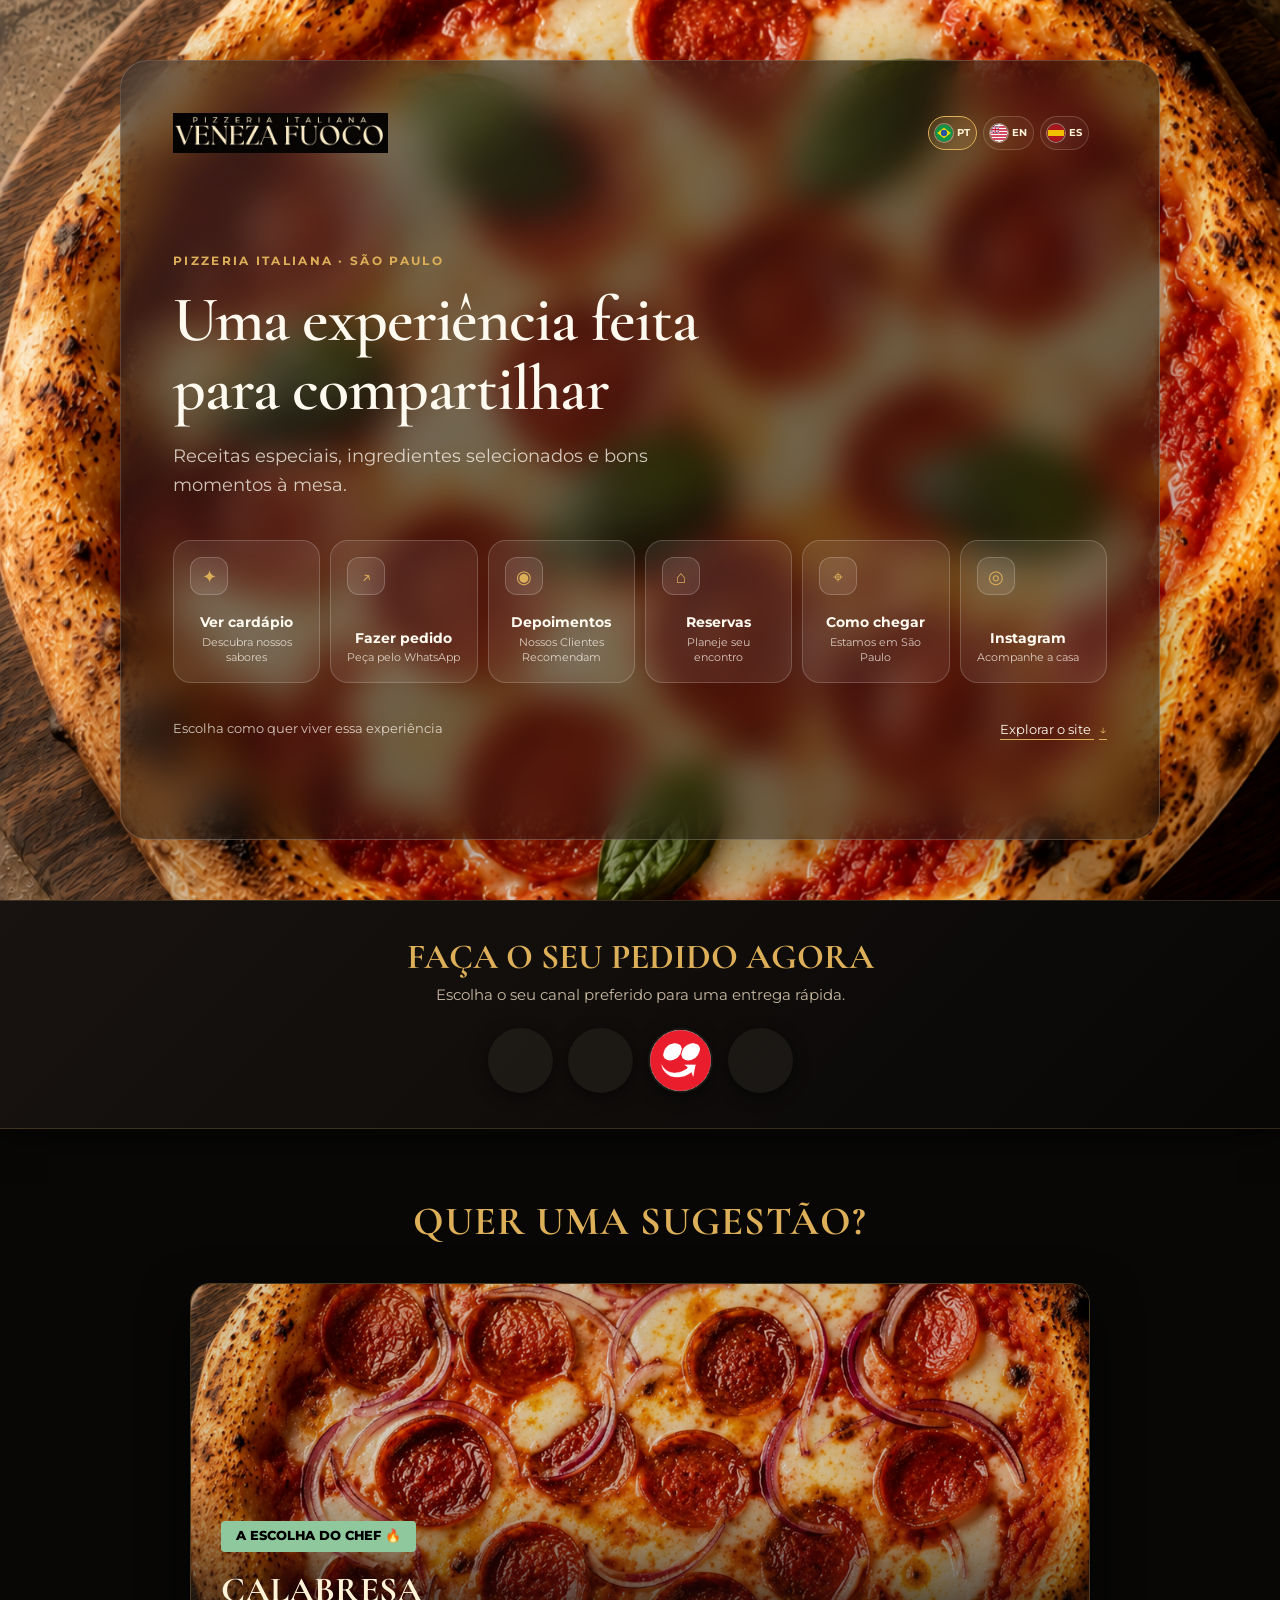
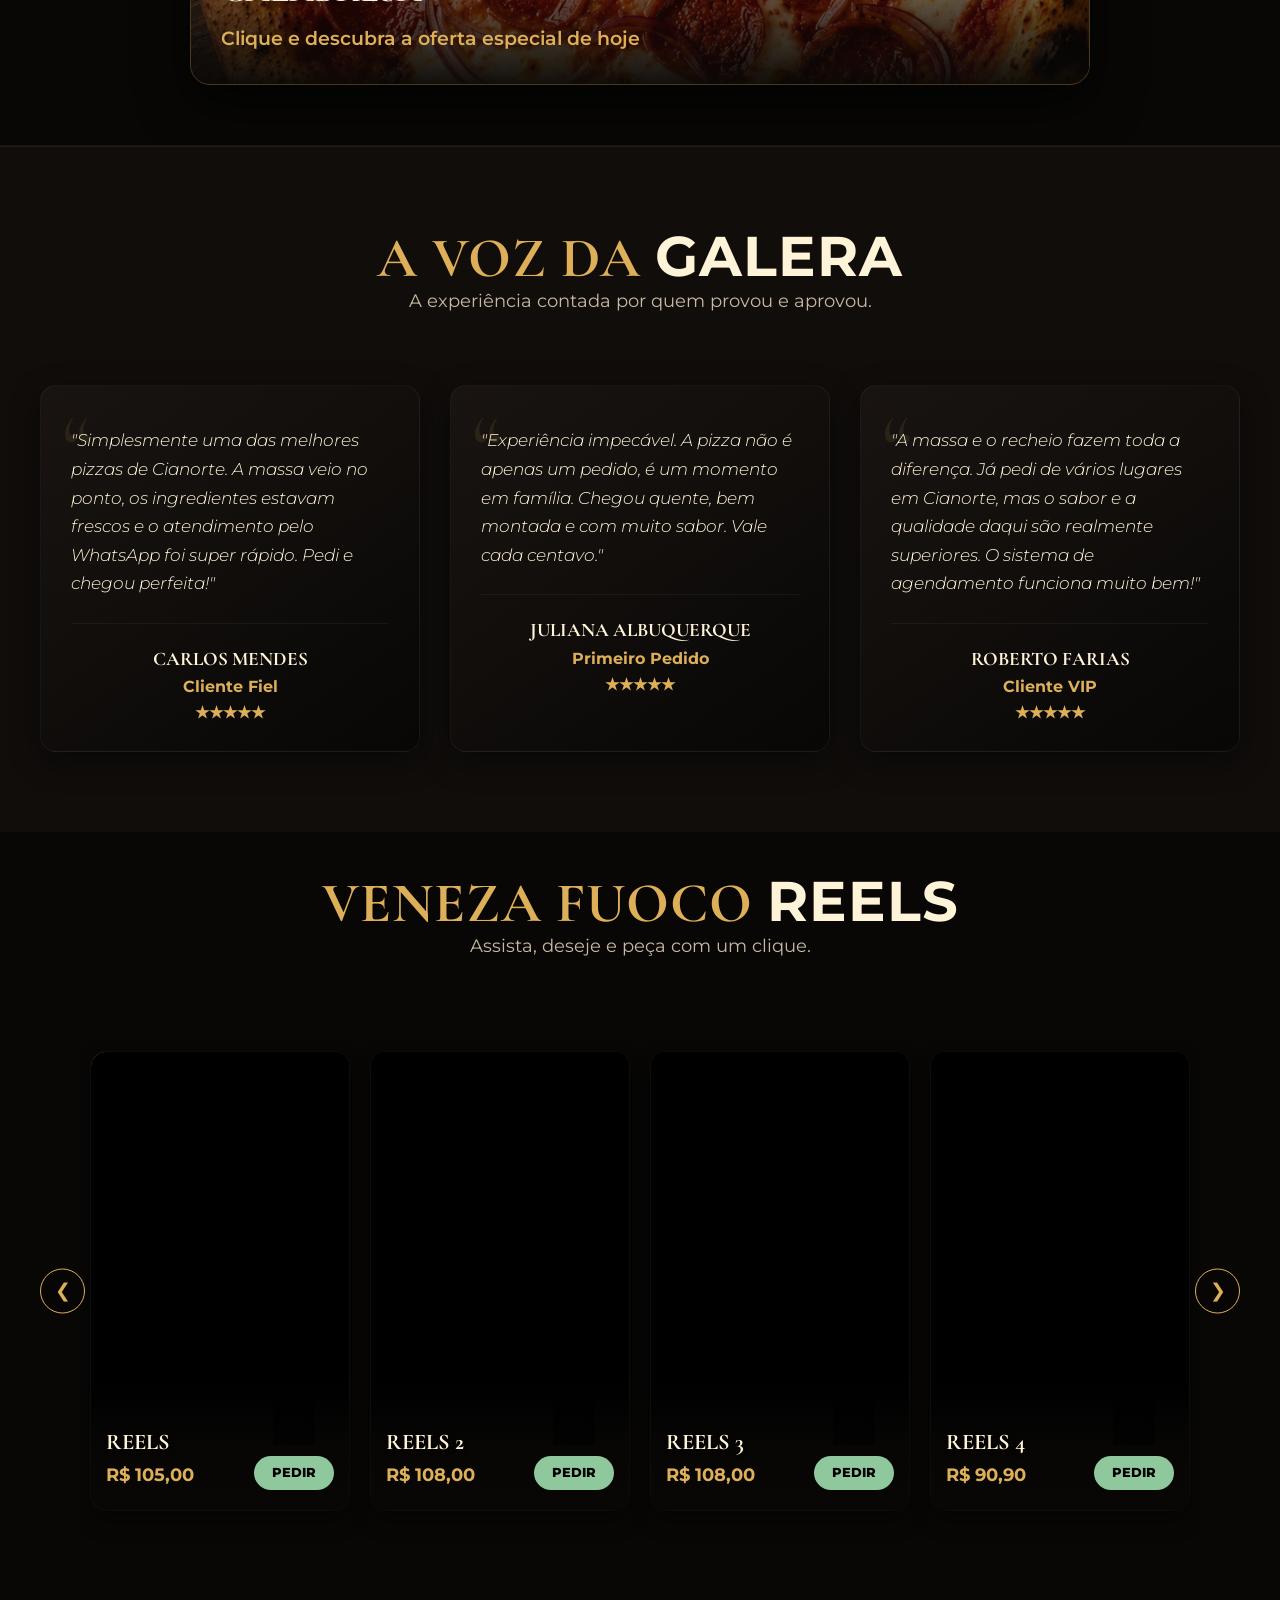
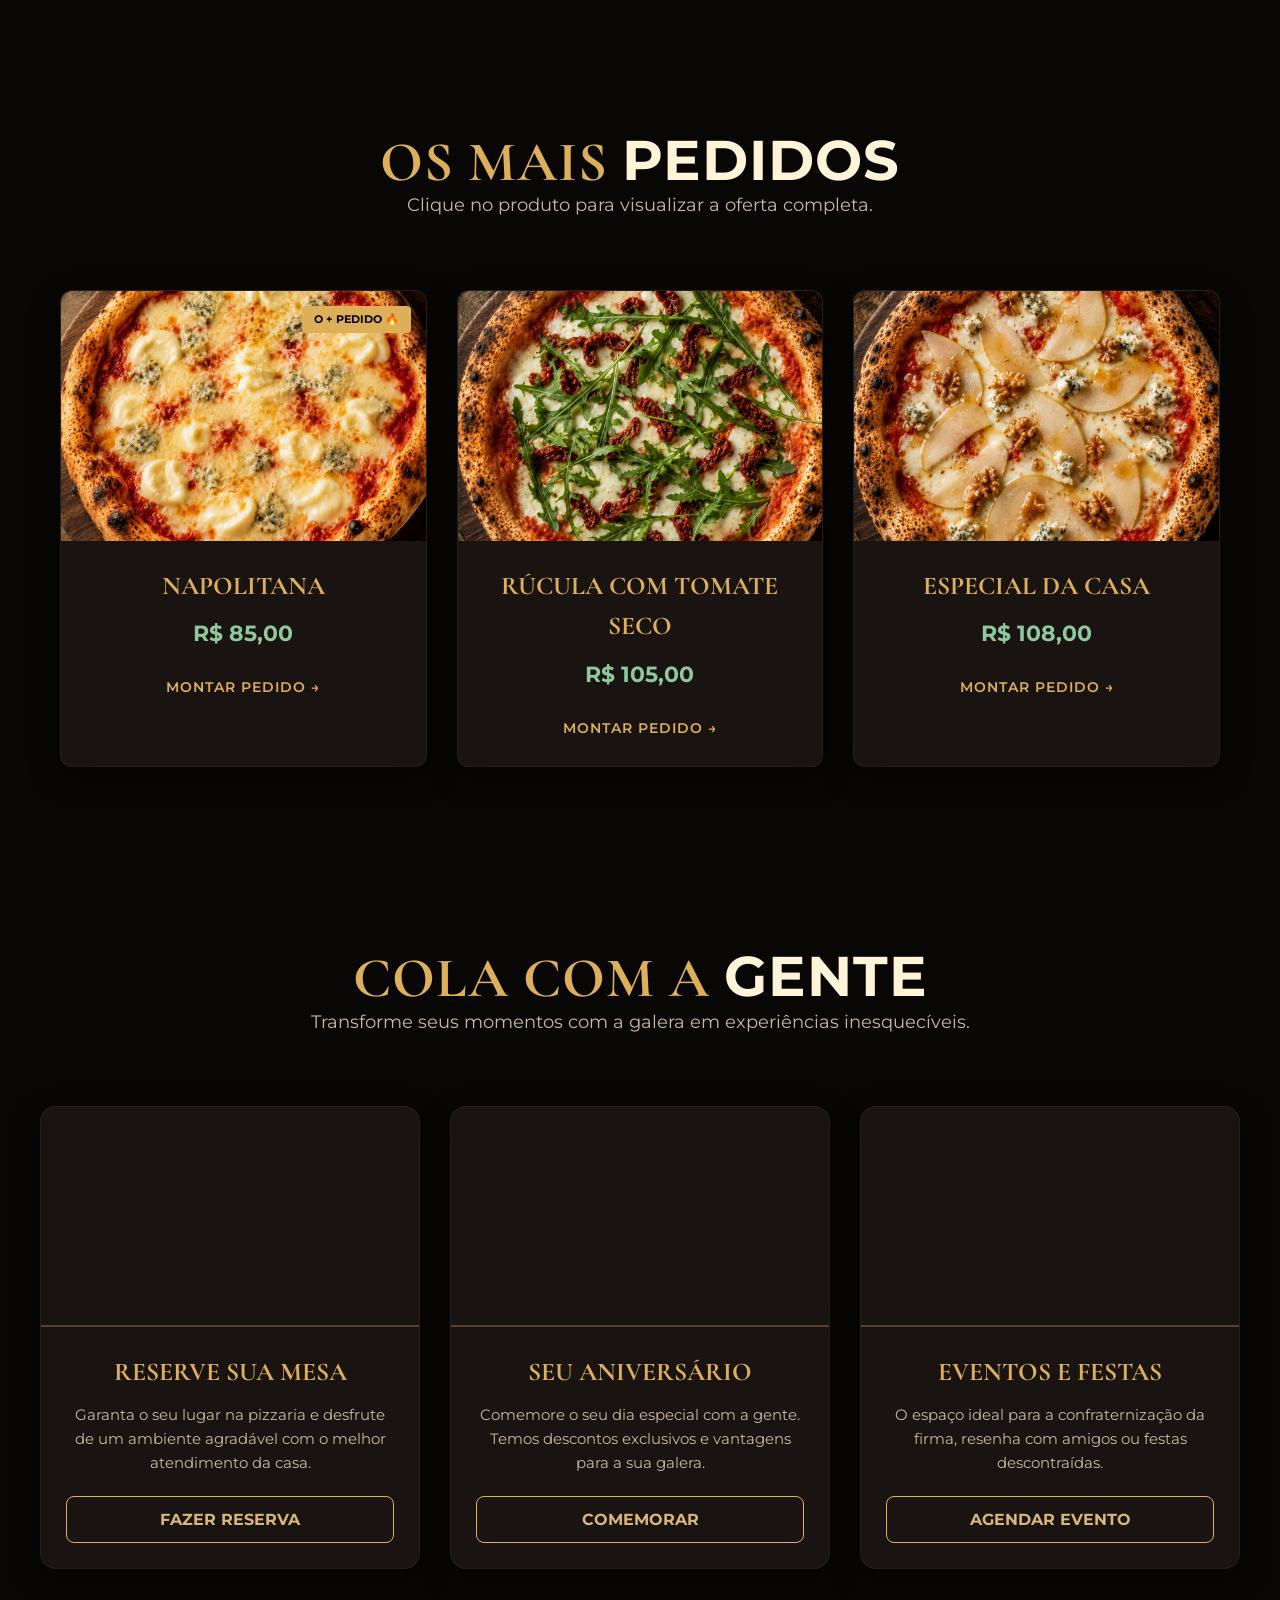
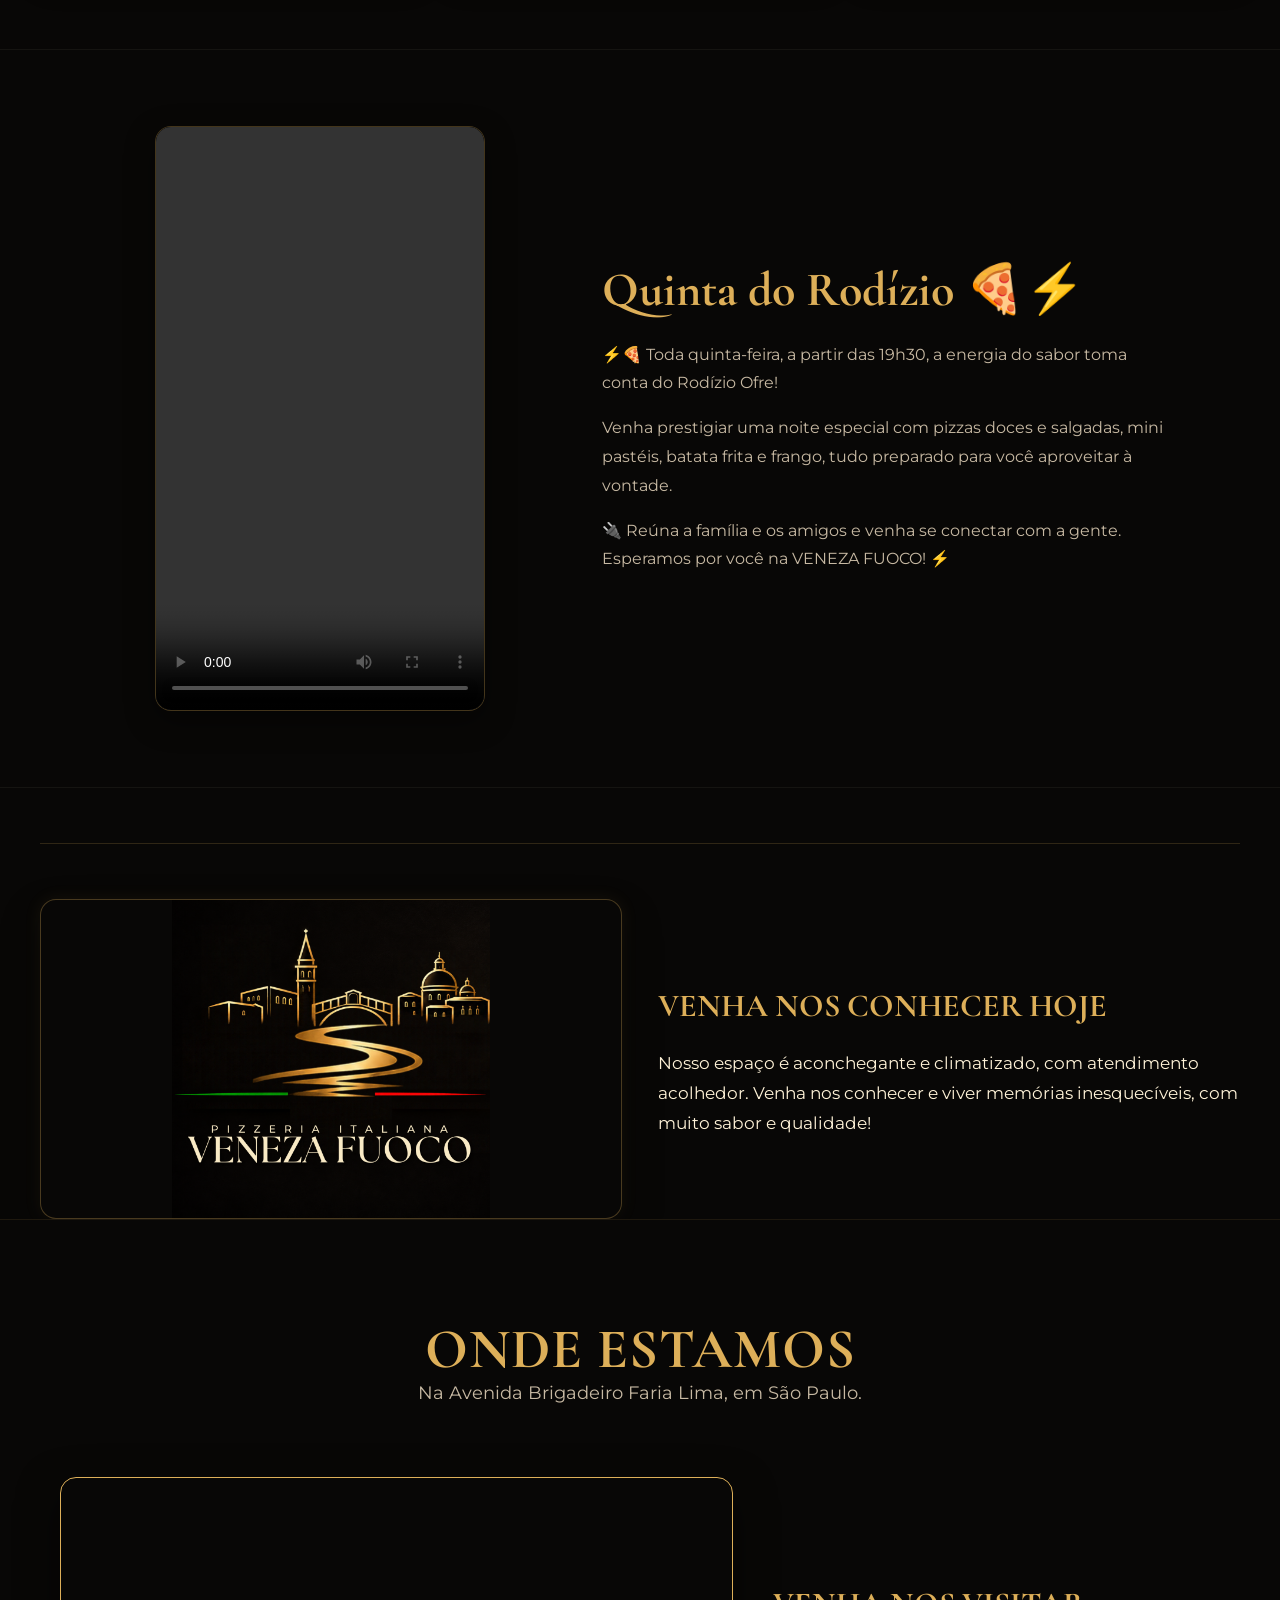
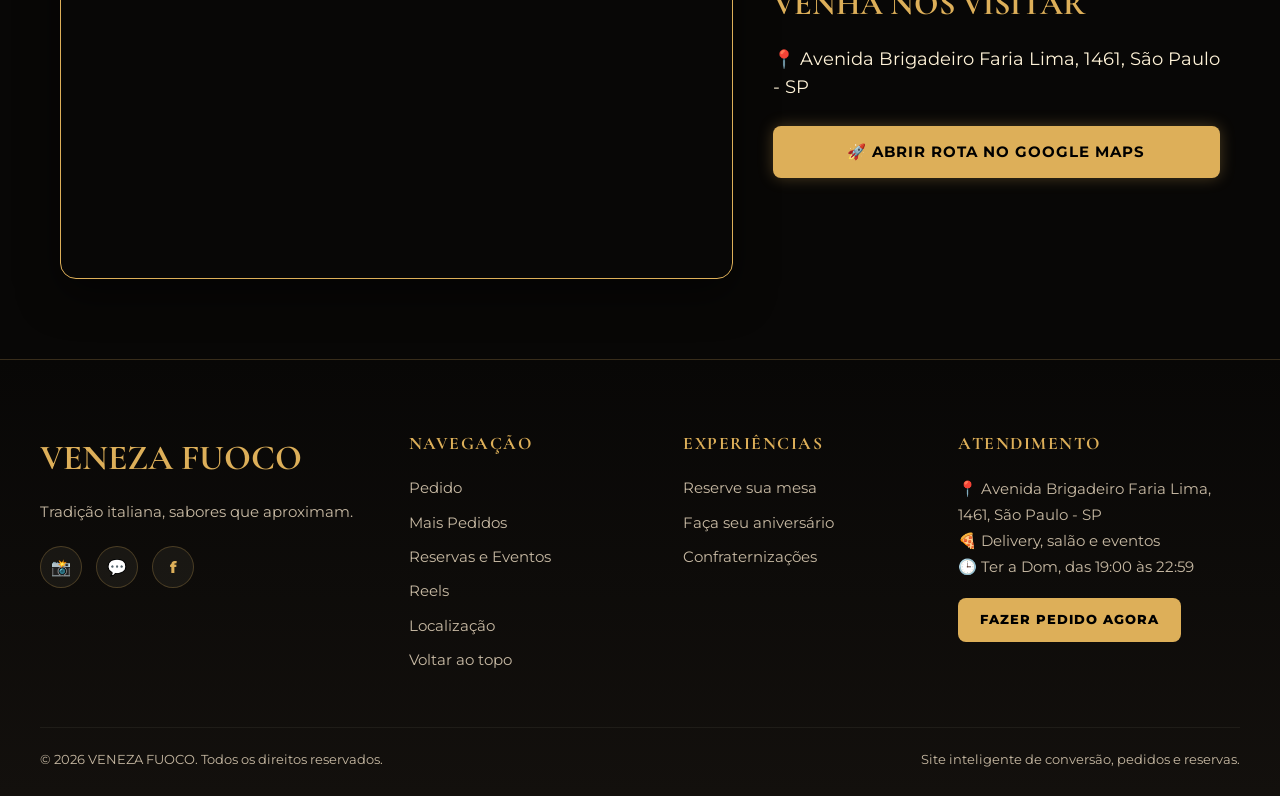
==== index.html @ cdf80241 "Primeira versao completa VENEZA FUOCO" ====
<!DOCTYPE html>
<html lang="pt-BR">

<head>
    <meta charset="UTF-8">
    <meta name="viewport" content="width=device-width, initial-scale=1.0">

    <title id="page-title"></title>

    <link id="page-favicon" rel="icon" type="image/png" href="">

    <link id="google-fonts-link" href="" rel="stylesheet">

    <link rel="stylesheet" href="style.css">

    <meta id="meta-description" name="description" content="">

    <meta id="meta-keywords" name="keywords" content="">

    <meta id="meta-robots" name="robots" content="index,follow">
    <meta id="theme-color" name="theme-color" content="">

    <meta id="og-title" property="og:title" content="">
    <meta id="og-description" property="og:description" content="">
    <meta id="og-image" property="og:image" content="">
    <meta id="og-type" property="og:type" content="website">
    <meta id="og-locale" property="og:locale" content="pt_BR">
    <meta id="og-url" property="og:url" content="">
    <meta id="twitter-card" name="twitter:card" content="summary_large_image">
    <link id="canonical-link" rel="canonical">

    <link rel="preconnect" href="https://fonts.googleapis.com">
    <link rel="preconnect" href="https://fonts.gstatic.com" crossorigin>

    <script id="schema-restaurant" type="application/ld+json">
    {
        "@context": "https://schema.org"
    }
    </script>
</head>

<body>

    <section class="opening-screen" id="opening-screen" role="dialog" aria-modal="true" tabindex="-1"
        aria-labelledby="opening-title" aria-describedby="opening-subtitle" hidden>
        <div class="opening-backdrop" id="opening-backdrop" aria-hidden="true">
            <img class="opening-backdrop-image" id="opening-image" alt="">
            <video class="opening-backdrop-video" id="opening-video" playsinline muted loop></video>
            <div class="opening-backdrop-shade"></div>
        </div>

        <div class="opening-shell">
            <header class="opening-header">
                <a class="opening-brand" href="#inicio" aria-label="Ir para o conteúdo do site" data-i18n-aria="openingBrand">
                    <img id="opening-logo" alt="">
                    <span id="opening-brand-name"></span>
                </a>
                <div class="language-switcher language-switcher-opening" aria-label="Selecionar idioma"></div>
                <button class="opening-sound" id="opening-sound" type="button" hidden></button>
            </header>

            <div class="opening-content">
                <p class="opening-eyebrow" id="opening-eyebrow"></p>
                <h1 id="opening-title"></h1>
                <p class="opening-subtitle" id="opening-subtitle"></p>
            </div>

            <nav class="opening-actions" id="opening-actions" aria-label="Acessos principais" data-i18n-aria="openingActions"></nav>

            <footer class="opening-footer">
                <p id="opening-footer-text"></p>
                <a class="opening-enter" id="opening-enter" href="#inicio" data-i18n="explore">Explorar o site <span aria-hidden="true">↓</span></a>
            </footer>

            <p class="opening-media-status" id="opening-media-status" role="status" aria-live="polite"></p>
        </div>
        <audio id="opening-audio" preload="none"></audio>
    </section>

    <div class="logo-layer">
        <img id="brand-logo" src="" alt="">
        <span id="brand-name-header"></span>
        <div class="language-switcher language-switcher-desktop" aria-label="Selecionar idioma"></div>
    </div>

    <div class="top-bar" id="top-bar" role="note" aria-live="polite">
        
    </div>

    <header class="header-sticky">
        <div class="header-left">
            <button class="mobile-menu-toggle" id="mobile-menu-toggle" type="button"
                aria-expanded="false" aria-controls="mobile-menu" aria-label="Abrir menu">
                <span></span><span></span><span></span>
            </button>
        </div>

        <div class="header-center">
            <a href="#" id="btn-header-cardapio" class="btn-strat btn-outline-gold" target="_blank"
                rel="noopener noreferrer">
                
            </a>

            <a href="#" id="btn-header-pedir" class="btn-header btn-solid-gold" target="_blank"
                rel="noopener noreferrer">
                
            </a>
        </div>

        <div class="header-right" id="status-loja" role="status" aria-live="polite" aria-atomic="true">
            
        </div>
        <nav class="mobile-menu" id="mobile-menu" aria-label="Menu principal" data-i18n-aria="menuLabel" hidden>
            <a href="#cardapio" data-i18n="navMenu">Cardápio</a>
            <a href="#eventos" data-i18n="navEvents">Reservas e eventos</a>
            <a href="#testimonials-section" data-i18n="navTestimonials">Depoimentos</a>
            <a href="#localizacao" data-i18n="navLocation">Localização</a>
            <div class="language-switcher language-switcher-mobile" aria-label="Selecionar idioma"></div>
        </nav>
    </header>

    <section class="hero" id="inicio">
        <div class="hero-video-holder" id="hero-video-holder" data-hero-video-src="" data-hero-video-type="auto" aria-hidden="true">
        </div>

        <div class="hero-overlay"></div>

        <div class="hero-content">
            <h1 class="reveal active" id="hero-title"></h1>
            <p class="tagline reveal active" id="hero-subtitle"></p>
            <p class="hero-promo reveal active" id="hero-promo"></p>
        </div>
    </section>

    <section id="strategic-section" class="dynamic-bar reveal">
        <div id="strategic-content" class="strategic-container"></div>
    </section>

    <section
        id="weekly-highlight-section"
        class="weekly-highlight-section reveal"
        hidden
    >
        <div class="weekly-highlight-container">
            <div id="weekly-highlight-media" class="weekly-highlight-media" hidden>
                <img
                    id="weekly-highlight-image"
                    src=""
                    alt=""
                    loading="lazy"
                    decoding="async"
                >
            </div>

            <div class="weekly-highlight-content">
                <span id="weekly-highlight-badge" class="weekly-highlight-badge" hidden></span>

                <h2 id="weekly-highlight-title"></h2>

                <div id="weekly-highlight-emphasis" class="weekly-highlight-emphasis" hidden></div>

                <p id="weekly-highlight-text"></p>

                <div id="weekly-highlight-lines" class="weekly-highlight-lines" hidden></div>

                <a
                    id="weekly-highlight-cta"
                    class="btn-modern btn-solid-gold weekly-highlight-cta"
                    href="#"
                    hidden
                    target="_blank"
                    rel="noopener noreferrer"
                ></a>
            </div>
        </div>
    </section>

    <section class="suggestion-section reveal" id="suggestion-section">
        <h2 id="suggestion-section-title"></h2>

        <div class="suggestion-card" id="suggestion-card">
            <img src="" alt="Sugestão do Chef" class="suggestion-img" id="suggestion-img">

            <div class="suggestion-content">
                <span class="suggestion-badge" id="suggestion-badge">
                    
                </span>

                <h3 id="suggestion-product-name"></h3>

                <p id="sugestao-texto">
                    
                </p>
            </div>
        </div>
    </section>

    <section class="testimonials-section reveal" id="testimonials-section">
        <div class="section-header">
            <h2 id="testimonials-title"></h2>
            <p class="section-subtitle" id="testimonials-subtitle"></p>
        </div>

        <div class="testimonial-grid" id="testimonial-grid"></div>
    </section>

    <section id="reels-section" class="highlight-section reveal reels-section">
        <div class="section-header reels-header">
            <h2 id="reels-title"></h2>
            <p class="section-subtitle" id="reels-subtitle"></p>
        </div>

        <div class="reels-wrapper">
            <button class="nav-arrow left-arrow" type="button" onclick="scrollReels(-300)" aria-label="Voltar Reels" data-i18n-aria="backReels">
                ❮
            </button>

            <div class="reels-carousel" id="reels-track"></div>

            <button class="nav-arrow right-arrow" type="button" onclick="scrollReels(300)" aria-label="Avançar Reels" data-i18n-aria="nextReels">
                ❯
            </button>
        </div>
    </section>

    <section id="cardapio" class="highlight-section">
        <div class="section-header reveal">
            <h2 id="products-section-title"></h2>
            <p class="section-subtitle" id="products-section-subtitle"></p>
        </div>

        <div class="product-grid" id="product-grid"></div>
    </section>

    <section id="eventos" class="events-section reveal">
        <div class="section-header">
            <h2 id="events-section-title"></h2>
            <p class="section-subtitle" id="events-section-subtitle"></p>
        </div>

        <div class="events-grid" id="events-grid"></div>
    </section>

    <section class="rodizio-section" aria-labelledby="rodizio-title">
        <div class="rodizio-layout">
            <div class="rodizio-video-wrap">
                <video class="rodizio-video" controls playsinline preload="metadata"
                    aria-label="Vídeo da Quinta do Rodízio">
                    <source src="rodizio.mp4" type="video/mp4">
                    Seu navegador não consegue reproduzir este vídeo.
                </video>
            </div>
            <div class="rodizio-copy">
                <h2 id="rodizio-title">Quinta do Rodízio 🍕⚡</h2>
                <p>⚡🍕 Toda quinta-feira, a partir das 19h30, a energia do sabor toma conta do Rodízio Ofre!</p>
                <p>Venha prestigiar uma noite especial com pizzas doces e salgadas, mini pastéis, batata frita e frango, tudo preparado para você aproveitar à vontade.</p>
                <p>🔌 Reúna a família e os amigos e venha se conectar com a gente. Esperamos por você na VENEZA FUOCO! ⚡</p>
            </div>
        </div>
    </section>

    <div class="modal-overlay" id="eventModal" role="dialog" aria-modal="true" aria-hidden="true" aria-labelledby="evTitle">
        <div class="modal-content event-modal-content">
            <button class="close-modal" type="button" onclick="closeEventModal()" aria-label="Fechar modal" data-i18n-aria="closeModal">
                ×
            </button>

            <div class="modal-header event-modal-header">
                <h2 id="evTitle"></h2>
                <p id="evSubtitle"></p>
            </div>

            <div class="event-form-wrapper">
                <div class="form-group">
                    <label for="evNome"></label>
                        <input type="text" id="evNome" placeholder="" autocomplete="name">
                </div>

                <div class="form-row">
                    <div class="form-group">
                        <label for="evWpp"></label>
                        <input type="tel" id="evWpp" placeholder="" autocomplete="tel">
                    </div>

                    <div class="form-group">
                        <label for="evData"></label>
                        <input type="date" id="evData">
                    </div>
                </div>

                <div class="form-row">
                    <div class="form-group" id="evBoxHora">
                        <label for="evHora"></label>
                        <input type="time" id="evHora">
                    </div>

                    <div class="form-group" id="evBoxPessoas">
                        <label for="evPessoas"></label>
                        <input type="number" id="evPessoas" min="1" placeholder=""
                            oninput="calcularDescontoModal()">
                    </div>
                </div>

                <div class="form-group" id="evBoxTipo">
                    <label for="evTipo"></label>
                    <select id="evTipo"></select>
                </div>

                <div class="form-group">
                    <label for="evObs"></label>
                    <textarea id="evObs" rows="2" placeholder=""></textarea>
                </div>

                <div id="evBadge" class="discount-badge"></div>

                <button id="event-submit-btn" class="btn-modern btn-wpp event-submit-btn" type="button" onclick="enviarFormularioWhatsApp()">
                    
                </button>
            </div>
        </div>
    </div>

    <div class="modal-overlay" id="comboModal" role="dialog" aria-modal="true" aria-hidden="true" aria-labelledby="modalMainTitle">
        <div class="modal-content combo-modal-content">
            <button class="close-modal" type="button" onclick="closeModal()" aria-label="Fechar modal" data-i18n-aria="closeModal">
                ×
            </button>

            <div class="modal-header">
                <h2 id="modalMainTitle"></h2>
                <p id="modalSubTitle"></p>
            </div>

            <div class="combo-showcase">
                <div class="item-card">
                    <img id="modalPizzaImg" class="item-img" alt="">

                    <div class="item-info">
                        <h4 id="modalPizzaTitle"></h4>
                        <div class="price" id="modalPizzaPrice"></div>
                    </div>
                </div>

                <div class="plus-icon" aria-hidden="true">+</div>

                <div class="item-card upsell-highlight">
                    <img id="modalUpsellImg" class="item-img" alt="">

                    <div class="item-info">
                        <h4 id="modalUpsellTitle"></h4>
                        <div class="price" id="modalUpsellPrice"></div>
                    </div>
                </div>
            </div>

            <div class="modal-actions">
                <a href="#" id="modal-btn-wpp" class="btn-modern btn-wpp" target="_blank" rel="noopener noreferrer">
                    
                </a>

                <button class="btn-continue-sem" id="modal-btn-sem-adicional" type="button">
                    
                </button>

                <a href="#" id="modal-btn-ifood" class="btn-modern btn-ifood" target="_blank" rel="noopener noreferrer">
                    
                </a>
            </div>
        </div>
    </div>

    <div class="modal-overlay" id="qualifierModal" role="dialog" aria-modal="true" aria-hidden="true" aria-labelledby="qualifierTitle">
        <div class="modal-content qualifier-modal-content">
            <button class="close-modal" type="button" onclick="closeQualifierModal()" aria-label="Fechar modal" data-i18n-aria="closeModal">
                ×
            </button>

            <div class="modal-header">
                <h2 id="qualifierTitle"></h2>
                <p id="qualifierSubtitle"></p>
            </div>

            <div class="qualifier-body">
                <img src="" alt="" id="qualifier-img" class="qualifier-img">

                <div class="qualifier-actions">
                    <a href="#" id="btn-qualifier-sugestao" class="btn-modern btn-wpp" target="_blank"
                        rel="noopener noreferrer" onclick="closeQualifierModal()">
                        
                    </a>

                    <a href="#" id="btn-qualifier-cardapio" class="btn-modern btn-gold" target="_blank"
                        rel="noopener noreferrer" onclick="closeQualifierModal()">
                        
                    </a>
                </div>
            </div>
        </div>
    </div>

    <section class="footer-space" aria-labelledby="footer-space-title">
        <img
            class="footer-space-image"
            src="logo.png"
            alt="Identidade da VENEZA FUOCO, pizzaria italiana"
            loading="lazy"
            decoding="async"
        >
        <div class="footer-space-content">
            <h2 id="footer-space-title" data-i18n="spaceSectionTitle">Venha nos Visitar HOJE.</h2>
            <p data-i18n="spaceSectionDescription">Nosso espaço é aconchegante e climatizado, com atendimento acolhedor. Venha nos conhecer e viver memórias inesquecíveis, com muito sabor e qualidade!</p>
        </div>
    </section>

    <section id="localizacao" class="highlight-section location-section reveal">
        <div class="section-header">
            <h2 id="location-title"></h2>
            <p class="section-subtitle" id="location-subtitle"></p>
        </div>

        <div class="location-container">
            <div class="map-card">
                <iframe id="google-map-iframe" src="" title="Mapa da localização" data-i18n-title="mapTitle" width="100%" height="400" style="border:0;" allowfullscreen
                    loading="lazy" referrerpolicy="no-referrer-when-downgrade">
                </iframe>
            </div>

            <div class="location-info">
                <h3 id="location-card-title"></h3>

                <p id="location-address"></p>

                <a href="#" target="_blank" rel="noopener noreferrer" id="btn-google-route"
                    class="btn-modern btn-solid-gold location-route-btn">
                </a>
            </div>
        </div>
    </section>

    <footer class="premium-footer">
        <div class="footer-container">

            <div class="footer-brand">
                <h2 id="footer-brand-name"></h2>

                <p id="footer-brand-slogan">
                    
                </p>

                <div class="footer-social">
                    <a href="#" id="footer-instagram" target="_blank" rel="noopener noreferrer" aria-label="Instagram">
                        <span>📸</span>
                    </a>

                    <a href="#" id="footer-whatsapp" target="_blank" rel="noopener noreferrer" aria-label="WhatsApp">
                        <span>💬</span>
                    </a>

                    <a href="#" id="footer-facebook" target="_blank" rel="noopener noreferrer" aria-label="Facebook"
                        class="optional-social">
                        <span>f</span>
                    </a>
                </div>
            </div>

            <div class="footer-links">
                <h3 id="footer-navigation-title"></h3>
                <a id="footer-link-pedido" href="#strategic-section"></a>
                <a id="footer-link-produtos" href="#cardapio"></a>
                <a id="footer-link-eventos" href="#eventos"></a>
                <a id="footer-link-reels" href="#reels-section"></a>
                <a id="footer-link-localizacao" href="#localizacao"></a>
                <a id="footer-link-topo" href="#inicio"></a>
            </div>

            <div class="footer-links">
                <h3 id="footer-experiencias-title"></h3>
                <a id="footer-link-reserva" href="#" onclick="openEventModal('reserva'); return false;"></a>
                <a id="footer-link-aniversario" href="#" onclick="openEventModal('aniversario'); return false;"></a>
                <a id="footer-link-confraternizacao" href="#" onclick="openEventModal('confraternizacao'); return false;"></a>
            </div>

            <div class="footer-contact">
                <h3 id="footer-contact-title"></h3>

                <p id="footer-line-1"></p>
                <p id="footer-line-2"></p>
                <p id="footer-line-3"></p>

                <a href="#" id="footer-btn-pedido" class="footer-cta" target="_blank" rel="noopener noreferrer">
                    
                </a>
            </div>

        </div>

        <div class="footer-bottom">
            <p id="footer-rights"></p>
            <p id="footer-system-text"></p>
        </div>
    </footer>

    <div class="modal-overlay" id="roletaModal" role="dialog" aria-modal="true" aria-hidden="true" aria-labelledby="roleta-title">
        <div class="modal-content roleta-modal-content">
            <button class="close-modal" type="button" onclick="fecharRoleta()" aria-label="Fechar roleta" data-i18n-aria="closeWheel">
                ×
            </button>

            <div class="modal-header roleta-header">
                <h2 id="roleta-title"></h2>

                <p id="roleta-subtitle">
                    
                </p>
            </div>

            <div class="roleta-3d-wrapper">
                <div class="roleta-pointer"></div>

                <div class="roleta-rim">
                    <div class="roleta-wheel" id="roleta"></div>
                </div>
            </div>

            <div class="roleta-actions-wrapper">
                <button id="btn-girar-roleta" class="btn-modern btn-solid-gold roleta-spin-btn" type="button"
                    onclick="iniciarRoleta()">
                    
                </button>

                <div id="roleta-resultado" class="roleta-resultado" aria-live="polite" aria-atomic="true">
                    <h3 id="premio-titulo"></h3>

                    <p>
                        <span id="premio-voucher-label"></span>
                        <strong id="premio-voucher"></strong>
                    </p>

                    <a href="#" id="btn-resgatar-roleta" class="btn-modern btn-wpp roleta-rescue-btn" target="_blank"
                        rel="noopener noreferrer" onclick="fecharRoleta()">
                        
                    </a>
                </div>
            </div>
        </div>
    </div>

    <div class="modal-overlay" id="promoPopupModal" role="dialog" aria-modal="true" aria-hidden="true"
        aria-labelledby="promo-popup-title" aria-describedby="promo-popup-description">
        <article class="modal-content promo-popup-content">
            <button class="close-modal" id="promo-popup-close" type="button" aria-label="Fechar promoção"
                data-i18n-aria="closePromotion">×</button>
            <img id="promo-popup-image" class="promo-popup-image" src="" alt="" hidden>
            <div class="promo-popup-copy">
                <p id="promo-popup-eyebrow" class="promo-popup-eyebrow"></p>
                <h2 id="promo-popup-title"></h2>
                <p id="promo-popup-description"></p>
                <strong id="promo-popup-price" class="promo-popup-price" hidden></strong>
            </div>
            <div class="promo-popup-actions">
                <a id="promo-popup-cta" class="btn-modern btn-solid-gold" href="#" target="_blank"
                    rel="noopener noreferrer"></a>
                <a id="promo-popup-menu" class="promo-popup-menu-link" href="#" target="_blank"
                    rel="noopener noreferrer" data-i18n="popupViewMenu">Ver cardápio</a>
            </div>
        </article>
    </div>


    <button id="site-cart-button" class="site-cart-button" type="button" onclick="abrirCarrinhoSite()" aria-label="Ver pedido" hidden>
        <span class="site-cart-button-icon" aria-hidden="true">🛒</span>
        <span id="site-cart-count">0 itens</span>
        <strong id="site-cart-total">R$ 0,00</strong>
    </button>

    <div class="modal-overlay site-cart-overlay" id="siteCartModal" role="dialog" aria-modal="true" aria-hidden="true" aria-labelledby="site-cart-title">
        <section class="modal-content site-cart-modal-content">
            <button class="close-modal" type="button" onclick="fecharCarrinhoSite()" aria-label="Fechar carrinho">×</button>
            <div class="site-cart-content">
                <span class="site-cart-kicker" id="site-cart-kicker">Seu pedido</span>
                <h2 id="site-cart-title">Revise antes de enviar</h2>
                <p id="site-cart-status">Confira os itens e finalize seu pedido.</p>
                <div id="site-cart-items" class="site-cart-items"></div>
                <div id="site-cart-upsell" class="site-cart-upsell" hidden></div>
                <div class="site-cart-summary">
                    <span id="site-cart-total-label">Total estimado</span>
                    <strong id="site-cart-modal-total">R$ 0,00</strong>
                </div>
                <div class="site-cart-actions">
                    <button class="site-cart-continue" type="button" onclick="continuarComprandoSite()">Continuar comprando</button>
                    <button class="site-cart-checkout" type="button" onclick="irParaCheckoutCardapio()">Finalizar pedido</button>
                </div>
            </div>
        </section>
    </div>

    <button class="back-to-top" id="back-to-top" type="button" aria-label="Voltar ao topo"
        data-i18n-aria="backToTop" title="Voltar ao topo" data-i18n-title="backToTop">
        <span aria-hidden="true">↑</span>
    </button>

    <noscript data-i18n="noscript">Este site precisa de JavaScript ativado para exibir cardápio, pedidos e horários corretamente.</noscript>

    <script src="config.js"></script>
    <script src="cardapio/config.js"></script>
    <script src="translations.js"></script>
    <script src="cardapio/translations.js"></script>
    <script src="shared-cart.js"></script>
    <script src="script.js"></script>
    <script src="sr-operacao-live.js"></script>

</body>

</html>
---- style.css ----
:root {
    --gold: #DDAF59;
    --gold-hover: #F0CE86;
    --price-green: #90C89D;
    --dark-bg: #080706;
    --card-bg: #191411;
    --text-light: #FFF3D8;
    --text-muted: #C7B9A3;
    --whatsapp-green: #25D366;
    --ifood-red: #ea1d2c;
    --aiqfome-purple: #7b1fa2;

    --btn-header-cardapio-text: var(--gold);
    --btn-header-pedir-text: #000;
    --btn-modal-whatsapp-text: #fff;
    --btn-modal-ifood-text: #fff;
    --btn-continuar-sem-text: var(--text-muted);
    --btn-qualificador-whatsapp-text: #fff;
    --btn-qualificador-cardapio-text: #000;
    --btn-rota-google-text: #000;
    --btn-footer-pedido-text: #000;
    --btn-roleta-girar-text: #000;
    --btn-roleta-resgatar-text: #fff;
    --btn-evento-card-text: var(--gold);
    --btn-evento-card-hover-text: #000;
    --btn-canal-whatsapp-text: #fff;
    --btn-canal-ifood-text: #fff;
    --btn-canal-aiqfome-text: #fff;
    --btn-canal-cardapio-text: #000;
    --btn-canal-site-text: #000;
    --btn-reel-pedir-text: #000;
    --btn-agendar-text: #000;

    --font-main: 'Montserrat', sans-serif;
    --font-title: 'Cormorant Garamond', Georgia, serif;

    --header-logo-height: 80px;
    --top-bar-height: 35px;
    --header-menu-top: 115px;

    --container-width: 1200px;

    --radius-sm: 8px;
    --radius-md: 12px;
    --radius-lg: 16px;
    --radius-xl: 20px;

    --transition-default: 0.35s ease;

    --shadow-card: 0 10px 30px rgba(0, 0, 0, 0.4);
    --shadow-premium: 0 20px 50px rgba(0, 0, 0, 0.65);
}

* {
    margin: 0;
    padding: 0;
    box-sizing: border-box;
    font-family: var(--font-main);
}

html,
body {
    max-width: 100vw;
    overflow-x: hidden;
    scroll-behavior: smooth;
}

body {
    background-color: var(--dark-bg);
    color: var(--text-light);
    line-height: 1.6;
}

img,
video,
iframe {
    max-width: 100%;
}

a {
    color: inherit;
}

button,
a {
    -webkit-tap-highlight-color: transparent;
}

button {
    font-family: inherit;
}

.section-subtitle {
    color: var(--text-muted);
    font-size: 1.1rem;
}

@keyframes fadeInUp {
    from {
        opacity: 0;
        transform: translateY(30px);
    }

    to {
        opacity: 1;
        transform: translateY(0);
    }
}

@keyframes fadeIn {
    from {
        opacity: 0;
    }

    to {
        opacity: 1;
    }
}

.reveal {
    opacity: 0;
    transform: translateY(24px);
    transition: all 0.8s cubic-bezier(0.2, 0.8, 0.2, 1);
}

.reveal.active {
    opacity: 1;
    transform: translateY(0) !important;
}

.fade-in-content {
    animation: fadeIn 0.6s cubic-bezier(0.4, 0, 0.2, 1) forwards;
}

.logo-layer {
    position: fixed;
    top: 0;
    left: 0;
    width: 100%;
    height: var(--header-logo-height);
    background-color: var(--dark-bg);
    z-index: 1200;
    display: flex;
    align-items: center;
    justify-content: center;
    gap: 15px;
    border-bottom: 2px solid var(--gold);
    box-shadow: 0 5px 20px rgba(0, 0, 0, 0.6);
}

.logo-layer img {
    height: 60px;
    width: auto;
    object-fit: contain;
    display: block;
}

.logo-layer span {
    font-family: var(--font-title);
    font-size: 2.2rem;
    color: var(--gold);
    font-weight: 700;
    letter-spacing: 1px;
    text-transform: uppercase;
    line-height: 1;
}

.top-bar {
    position: fixed;
    top: var(--header-logo-height);
    left: 0;
    width: 100%;
    min-height: var(--top-bar-height);
    background-color: rgba(221, 175, 89, 0.15) !important;
    backdrop-filter: blur(10px);
    -webkit-backdrop-filter: blur(10px);
    color: var(--text-light);
    text-align: center;
    padding: 8px 15px;
    font-size: 0.85rem;
    font-weight: 700;
    text-transform: uppercase;
    letter-spacing: 2px;
    z-index: 1100;
    border-bottom: 1px solid rgba(221, 175, 89, 0.2);
}

.header-sticky {
    position: fixed;
    top: var(--header-menu-top);
    left: 0;
    width: 100%;
    background-color: rgba(8, 7, 6, 0.8) !important;
    backdrop-filter: blur(12px);
    -webkit-backdrop-filter: blur(12px);
    border-bottom: 1px solid rgba(255, 243, 216, 0.05);
    z-index: 1000;
    padding: 15px 40px;
    display: flex;
    justify-content: space-between;
    align-items: center;
    transition: all var(--transition-default);
}

.header-left,
.header-center,
.header-right {
    flex: 1;
}

.header-center {
    display: flex;
    justify-content: center;
    gap: 15px;
}

.header-right {
    display: flex;
    justify-content: flex-end;
    align-items: center;
    gap: 4px;
    color: var(--gold);
    font-weight: 600;
    font-size: 0.95rem;
    text-align: right;
}

.btn-header,
.btn-strat,
.btn-modern,
.footer-cta,
.event-btn {
    text-decoration: none;
    cursor: pointer;
    transition: all var(--transition-default);
}

.btn-header {
    padding: 10px 20px;
    border-radius: 6px;
    font-size: 0.8rem;
    font-weight: 700;
    text-transform: uppercase;
    letter-spacing: 1px;
}

.btn-outline-gold {
    border: 1px solid var(--gold);
    color: var(--gold);
    background: transparent;
}

.btn-outline-gold:hover {
    background: var(--gold);
    color: #000;
}

.btn-solid-gold,
.btn-gold {
    background: var(--gold);
    color: #000;
    box-shadow: 0 0 15px rgba(221, 175, 89, 0.3);
}

.btn-solid-gold:hover,
.btn-gold:hover {
    background: var(--gold-hover);
    transform: translateY(-2px);
    box-shadow: 0 0 25px rgba(221, 175, 89, 0.6);
}

.btn-modern {
    padding: 16px;
    border-radius: var(--radius-sm);
    font-weight: 700;
    text-transform: uppercase;
    letter-spacing: 1px;
    display: flex;
    justify-content: center;
    align-items: center;
    gap: 10px;
    font-size: 0.95rem;
    border: none;
    color: #fff;
}

.btn-wpp {
    background: linear-gradient(90deg, #25D366, #1da851);
    box-shadow: 0 5px 15px rgba(37, 211, 102, 0.3);
}

.btn-wpp:hover {
    transform: translateY(-3px);
    box-shadow: 0 8px 25px rgba(37, 211, 102, 0.5);
    filter: brightness(1.1);
}

.btn-ifood {
    background: linear-gradient(90deg, #ea1d2c, #c01321);
}

.btn-ifood:hover {
    transform: translateY(-3px);
    box-shadow: 0 8px 25px rgba(234, 29, 44, 0.4);
}

#btn-header-cardapio {
    color: var(--btn-header-cardapio-text);
}

#btn-header-pedir {
    color: var(--btn-header-pedir-text);
}

#modal-btn-wpp {
    color: var(--btn-modal-whatsapp-text);
}

#modal-btn-ifood {
    color: var(--btn-modal-ifood-text);
}

#btn-qualifier-sugestao {
    color: var(--btn-qualificador-whatsapp-text);
}

#btn-qualifier-cardapio {
    color: var(--btn-qualificador-cardapio-text);
}

#btn-google-route {
    color: var(--btn-rota-google-text);
}

#footer-btn-pedido {
    color: var(--btn-footer-pedido-text);
}

#btn-girar-roleta {
    color: var(--btn-roleta-girar-text);
}

#btn-resgatar-roleta {
    color: var(--btn-roleta-resgatar-text);
}

.btn-strat {
    padding: 14px 20px;
    border-radius: var(--radius-sm);
    font-weight: 700;
    font-size: 0.9rem;
    text-transform: uppercase;
    letter-spacing: 1px;
    display: inline-flex;
    align-items: center;
    justify-content: center;
}

.btn-agendar {
    background: var(--gold);
    color: var(--btn-agendar-text);
    padding: 16px 40px;
    font-size: 1.1rem;
    box-shadow: 0 5px 20px rgba(221, 175, 89, 0.3);
}

.hero {
    height: 100vh;
    min-height: 680px;
    margin-top: 0;
    display: flex;
    align-items: center;
    justify-content: center;
    text-align: center;
    position: relative;
    overflow: hidden;
    padding: 0 20px;
}

.hero-video-holder {
    position: absolute;
    inset: 0;
    width: 100%;
    height: 100%;
    overflow: hidden;
    background: #000;
    z-index: -2;
}

.hero-video-holder video,
.hero-video-holder iframe {
    position: absolute;
    inset: 0;
    width: 100%;
    height: 100%;
    border: none;
    object-fit: cover;
    display: block;
    pointer-events: none;
}

.hero-video-holder iframe {
    width: 150%;
    height: 150%;
    top: -25%;
    left: -25%;
}

.hero-overlay {
    position: absolute;
    inset: 0;
    background:
        radial-gradient(circle at center, rgba(8, 7, 6, 0.12), rgba(8, 7, 6, 0.65)),
        linear-gradient(rgba(8, 7, 6, 0.15), rgba(8, 7, 6, 0.55));
    z-index: -1;
}

.hero-content {
    position: relative;
    z-index: 1;
    max-width: 900px;
    animation: fadeInUp 1.2s ease-out;
    margin-top: 300px;
}

.hero h1 {
    font-family: var(--font-title);
    font-size: clamp(3.5rem, 8vw, 7rem);
    color: var(--gold);
    margin-bottom: 10px;
    text-shadow: 2px 2px 10px rgba(0, 0, 0, 0.5);
    text-transform: uppercase;
    letter-spacing: 2px;
}

.hero p.tagline {
    font-size: clamp(1rem, 3vw, 1.5rem);
    color: var(--text-light);
    margin-bottom: 14px;
    font-weight: 300;
    letter-spacing: 1px;
}

.hero-promo {
    display: inline-block;
    color: var(--gold);
    background: rgba(8, 7, 6, 0.72);
    border: 1px solid rgba(221, 175, 89, 0.65);
    border-radius: 999px;
    padding: 5px 14px;
    margin-bottom: 50px;
    font-size: 0.85rem;
    font-weight: 700;
    letter-spacing: 1.5px;
    text-transform: uppercase;
    box-shadow: 0 4px 15px rgba(0, 0, 0, 0.25);
}

.highlight-section {
    padding: 100px 0;
    background-color: var(--dark-bg);
}

.section-header {
    text-align: center;
    margin-bottom: 70px;
    padding: 0 20px;
}

.section-header h2 {
    font-family: var(--font-title);
    font-size: 3.5rem;
    color: var(--gold);
    text-transform: uppercase;
    letter-spacing: 1px;
    line-height: 1.05;
}

.section-header h2 span {
    color: var(--text-light);
}

.dynamic-bar {
    background: linear-gradient(135deg, rgba(25, 20, 17, 0.95), rgba(8, 7, 6, 0.98));
    border-top: 1px solid rgba(221, 175, 89, 0.2);
    border-bottom: 1px solid rgba(221, 175, 89, 0.2);
    padding: 35px 20px;
    text-align: center;
    position: relative;
    z-index: 10;
    box-shadow: 0 10px 30px rgba(0, 0, 0, 0.5);
}

.strategic-container {
    max-width: 800px;
    margin: 0 auto;
    min-height: 100px;
    display: flex;
    flex-direction: column;
    justify-content: center;
}

.strategic-title {
    color: var(--gold);
    font-family: var(--font-title);
    font-size: clamp(1.8rem, 4vw, 2.2rem);
    margin-bottom: 5px;
    line-height: 1.2;
    text-transform: uppercase;
}

.strategic-subtitle {
    color: var(--text-muted);
    font-size: 0.95rem;
    margin-bottom: 20px;
}

.strategic-buttons,
.round-buttons-container {
    display: flex;
    gap: 15px;
    justify-content: center;
    flex-wrap: wrap;
}

.btn-round {
    width: 65px;
    height: 65px;
    border-radius: 50%;
    display: inline-flex;
    align-items: center;
    justify-content: center;
    overflow: hidden;
    transition: all var(--transition-default);
    box-shadow: 0 4px 15px rgba(0, 0, 0, 0.5);
    border: 2px solid transparent;
    background: rgba(255, 243, 216, 0.05);
}

.btn-round:hover {
    transform: translateY(-5px) scale(1.05);
    border-color: var(--gold);
    box-shadow: 0 8px 25px rgba(221, 175, 89, 0.4);
}

.btn-round img {
    width: 100%;
    height: 100%;
    object-fit: cover;
}

.weekly-highlight-section {
    padding: 42px 20px 34px;
    background: var(--dark-bg);
}

.weekly-highlight-section[hidden],
.weekly-highlight-media[hidden],
.weekly-highlight-badge[hidden],
.weekly-highlight-emphasis[hidden],
.weekly-highlight-lines[hidden],
.weekly-highlight-cta[hidden] {
    display: none !important;
}

.weekly-highlight-container {
    position: relative;
    isolation: isolate;
    max-width: 900px;
    margin: 0 auto;
    display: grid;
    grid-template-columns: minmax(260px, 340px) minmax(0, 1fr);
    align-items: stretch;
    overflow: hidden;
    background:
        radial-gradient(circle at 88% 15%, rgba(221, 175, 89, 0.13), transparent 32%),
        linear-gradient(145deg, rgba(25, 20, 17, 0.98), rgba(8, 7, 6, 0.99));
    border: 1px solid rgba(221, 175, 89, 0.32);
    border-radius: var(--radius-xl);
    box-shadow: var(--shadow-card);
}

.weekly-highlight-container::before {
    content: "";
    position: absolute;
    top: 0;
    left: 7%;
    right: 7%;
    height: 2px;
    z-index: 2;
    background: linear-gradient(90deg, transparent, var(--gold), transparent);
    opacity: 0.9;
}

.weekly-highlight-container.is-text-only {
    grid-template-columns: 1fr;
}

.weekly-highlight-media {
    min-height: 330px;
    background: rgba(0, 0, 0, 0.2);
    overflow: hidden;
}

.weekly-highlight-media img {
    display: block;
    width: 100%;
    height: 100%;
    min-height: 330px;
    object-fit: cover;
    filter: saturate(1.05) contrast(1.03);
    transition: transform 0.55s ease;
}

.weekly-highlight-container.has-media:hover .weekly-highlight-media img {
    transform: scale(1.025);
}

.weekly-highlight-content {
    display: flex;
    flex-direction: column;
    justify-content: center;
    align-items: flex-start;
    min-width: 0;
    padding: 38px 42px;
    text-align: left;
}

.weekly-highlight-container.is-text-only .weekly-highlight-content {
    align-items: center;
    padding: 38px 52px;
    text-align: center;
}

.weekly-highlight-badge {
    display: inline-flex;
    align-items: center;
    justify-content: center;
    width: fit-content;
    margin-bottom: 14px;
    padding: 7px 14px;
    color: var(--gold);
    background: rgba(221, 175, 89, 0.1);
    border: 1px solid rgba(221, 175, 89, 0.38);
    border-radius: 999px;
    font-size: 0.7rem;
    font-weight: 800;
    letter-spacing: 2px;
    line-height: 1.2;
    text-transform: uppercase;
}

.weekly-highlight-content h2 {
    margin: 0;
    color: var(--text-light);
    font-family: var(--font-title);
    font-size: clamp(2rem, 4vw, 3.35rem);
    line-height: 1.05;
    letter-spacing: 0.5px;
    text-transform: uppercase;
}

.weekly-highlight-emphasis {
    display: inline-block;
    margin: 8px 0 14px;
    color: var(--gold);
    font-family: var(--font-title);
    font-size: clamp(1.65rem, 3.5vw, 2.55rem);
    font-weight: 700;
    line-height: 1;
    letter-spacing: 2px;
    text-transform: uppercase;
    text-shadow: 0 0 18px rgba(221, 175, 89, 0.24);
    animation: weekly-highlight-pulse 1.5s ease-in-out infinite alternate;
}

@keyframes weekly-highlight-pulse {
    0% {
        opacity: 0.72;
        filter: brightness(0.9) drop-shadow(0 0 0 rgba(221, 175, 89, 0));
        transform: scale(0.995);
    }
    45% {
        opacity: 1;
        filter: brightness(1.18) drop-shadow(0 0 10px rgba(221, 175, 89, 0.42));
        transform: scale(1.02);
    }
    100% {
        opacity: 0.9;
        filter: brightness(1.05) drop-shadow(0 0 6px rgba(221, 175, 89, 0.2));
        transform: scale(1);
    }
}

@media (prefers-reduced-motion: reduce) {
    .weekly-highlight-emphasis {
        animation: none;
    }
}

.language-switcher {
    display: flex;
    align-items: center;
    gap: 6px;
}

.language-switcher-desktop {
    position: absolute;
    top: 50%;
    right: 34px;
    transform: translateY(-50%);
}

.language-option {
    display: inline-flex;
    align-items: center;
    justify-content: center;
    gap: 4px;
    min-width: 40px;
    min-height: 34px;
    padding: 3px 6px;
    border: 1px solid rgba(255, 243, 216, 0.18);
    border-radius: 999px;
    background: rgba(255, 255, 255, 0.04);
    color: var(--text-light);
    font-size: 0.61rem;
    font-weight: 700;
    cursor: pointer;
    transition: border-color var(--transition-default), background var(--transition-default), transform var(--transition-default);
}

.language-option:hover,
.language-option[aria-pressed="true"] {
    border-color: var(--gold);
    background: rgba(221, 175, 89, 0.16);
}

.language-option:hover {
    transform: translateY(-1px);
}

.language-option svg {
    width: 18px;
    height: 18px;
    flex: 0 0 18px;
    border-radius: 50%;
    box-shadow: 0 0 0 1px rgba(255, 255, 255, 0.4);
}

.language-switcher-opening {
    margin-left: auto;
    margin-right: 18px;
}

.mobile-menu-toggle,
.mobile-menu {
    display: none;
}

.mobile-menu-toggle {
    width: 42px;
    height: 42px;
    align-items: center;
    justify-content: center;
    flex-direction: column;
    gap: 5px;
    border: 1px solid rgba(221, 175, 89, 0.55);
    border-radius: 9px;
    background: rgba(0, 0, 0, 0.16);
    cursor: pointer;
}

.mobile-menu-toggle span {
    width: 19px;
    height: 2px;
    border-radius: 2px;
    background: var(--gold);
    transition: transform 180ms ease, opacity 180ms ease;
}

.mobile-menu-toggle[aria-expanded="true"] span:first-child {
    transform: translateY(7px) rotate(45deg);
}

.mobile-menu-toggle[aria-expanded="true"] span:nth-child(2) {
    opacity: 0;
}

.mobile-menu-toggle[aria-expanded="true"] span:last-child {
    transform: translateY(-7px) rotate(-45deg);
}

    @media (max-width: 768px) {
        .language-switcher-desktop {
            display: none;
        }

        .header-left {
            display: flex;
            align-items: center;
            justify-content: center;
            grid-column: 1;
            grid-row: 1;
        }

        .mobile-menu-toggle {
            display: flex;
        }

        .header-sticky {
            display: grid;
            grid-template-columns: 44px minmax(0, 1fr);
            grid-template-rows: auto auto;
            align-items: center;
            column-gap: 8px;
            row-gap: 5px;
            padding: 8px 12px !important;
        }

        .header-center {
            grid-column: 2;
            grid-row: 1;
            width: 100%;
            min-width: 0;
            gap: 7px;
        }

        .header-center a {
            width: 50% !important;
            min-width: 0;
            min-height: 40px;
            padding: 7px 5px !important;
            font-size: 0.62rem !important;
            letter-spacing: 0.2px;
            line-height: 1.2;
            white-space: normal !important;
            text-align: center;
        }

        .header-right {
            grid-column: 1 / -1;
            grid-row: 2;
            width: 100% !important;
            justify-content: center !important;
            font-size: 0.7rem !important;
            line-height: 1.25;
            text-align: center;
        }

        .mobile-menu {
            position: absolute;
            top: calc(100% + 8px);
            right: 14px;
            z-index: 1300;
            width: min(88vw, 320px);
            padding: 12px;
            border: 1px solid rgba(221, 175, 89, 0.35);
            border-radius: 14px;
            background: rgba(8, 7, 6, 0.98);
            box-shadow: 0 18px 45px rgba(0, 0, 0, 0.45);
        }

        .mobile-menu:not([hidden]) {
            display: grid;
            gap: 4px;
        }

        .mobile-menu > a {
            padding: 10px 12px;
            border-radius: 8px;
            color: var(--text-light);
            font-size: 0.9rem;
            text-decoration: none;
        }

        .mobile-menu > a:hover {
            background: rgba(221, 175, 89, 0.13);
        }

        .language-switcher-mobile {
            justify-content: center;
            gap: 7px;
            padding: 10px 0 3px;
            border-top: 1px solid rgba(255, 243, 216, 0.12);
            margin-top: 4px;
        }

        .language-switcher-mobile .language-option {
            min-width: 58px;
            min-height: 36px;
            padding: 3px 6px;
            font-size: 0.62rem;
        }

        .language-switcher-mobile .language-option svg {
            width: 18px;
            height: 18px;
            flex-basis: 18px;
        }
    }

    .back-to-top {
        position: fixed;
        z-index: 900;
        right: max(20px, env(safe-area-inset-right));
        bottom: max(24px, env(safe-area-inset-bottom));
        display: grid;
        width: 48px;
        height: 48px;
        place-items: center;
        border: 1px solid rgba(221, 175, 89, 0.65);
        border-radius: 50%;
        background: var(--dark-bg, #080706);
        color: var(--gold, #DDAF59);
        font-size: 1.5rem;
        cursor: pointer;
        opacity: 0;
        pointer-events: none;
        transform: translateY(10px);
        transition: opacity 180ms ease, transform 180ms ease, background 180ms ease;
    }

    .back-to-top.is-visible {
        opacity: 1;
        pointer-events: auto;
        transform: translateY(0);
    }

    .back-to-top:hover {
        background: var(--card-bg, #191411);
    }

    .modal-content.promo-popup-content {
        position: relative;
        display: grid;
        grid-template-columns: minmax(150px, 0.9fr) minmax(0, 1.1fr);
        width: min(620px, calc(100vw - 32px));
        max-height: min(84vh, 680px);
        padding: 0;
        overflow: auto;
        border: 1px solid rgba(221, 175, 89, 0.5);
        border-radius: 18px;
        background: var(--dark-bg, #080706);
    }

    .modal-content.promo-popup-content:not(.has-image) .promo-popup-copy,
    .modal-content.promo-popup-content:not(.has-image) .promo-popup-actions {
        grid-column: 1 / -1;
    }

    .promo-popup-content .close-modal {
        z-index: 1;
        top: 12px;
        right: 12px;
    }

    .promo-popup-image {
        grid-column: 1;
        grid-row: 1 / span 2;
        width: 100%;
        height: 100%;
        min-height: 300px;
        object-fit: cover;
    }

    .promo-popup-image[hidden] {
        display: none;
    }

    .promo-popup-copy {
        align-self: center;
        padding: 38px 28px 12px;
    }

    .promo-popup-eyebrow {
        margin: 0 0 10px;
        color: var(--gold, #DDAF59);
        font-size: 0.76rem;
        font-weight: 700;
        letter-spacing: 0.1em;
        text-transform: uppercase;
    }

    .promo-popup-copy h2 {
        margin: 0 0 12px;
    }

    .promo-popup-copy > p:last-of-type {
        margin: 0;
        line-height: 1.6;
    }

    .promo-popup-price {
        display: block;
        margin-top: 14px;
        color: var(--gold, #DDAF59);
        font-size: 1.3rem;
    }

    .promo-popup-price[hidden] {
        display: none;
    }

    .promo-popup-actions {
        display: flex;
        flex-wrap: wrap;
        align-items: center;
        gap: 12px;
        padding: 12px 28px 28px;
    }

    .promo-popup-actions .btn-modern {
        text-align: center;
    }

    .promo-popup-menu-link {
        color: var(--gold, #DDAF59);
        text-underline-offset: 4px;
    }

    @media (max-width: 600px) {
        .back-to-top {
            right: max(14px, env(safe-area-inset-right));
            bottom: max(18px, env(safe-area-inset-bottom));
            width: 44px;
            height: 44px;
        }

        .modal-content.promo-popup-content {
            grid-template-columns: minmax(0, 1fr);
            width: min(440px, calc(100vw - 24px));
            max-height: 88vh;
        }

        .promo-popup-image {
            grid-column: 1;
            grid-row: auto;
            height: 190px;
            min-height: 0;
        }

        .promo-popup-copy {
            padding: 28px 22px 10px;
        }

        .promo-popup-actions {
            padding: 10px 22px 24px;
        }

        .promo-popup-actions .btn-modern {
            width: 100%;
        }
    }

    @media (min-width: 769px) {
        .language-switcher-mobile,
        .mobile-menu-toggle {
            display: none !important;
        }
    }

.weekly-highlight-content > p {
    max-width: 58ch;
    margin: 0 0 18px;
    color: var(--text-muted);
    font-size: 0.98rem;
    line-height: 1.7;
}

.weekly-highlight-container.is-text-only .weekly-highlight-content > p {
    margin-left: auto;
    margin-right: auto;
}

.weekly-highlight-lines {
    display: flex;
    flex-wrap: wrap;
    gap: 8px;
    margin: 0 0 22px;
}

.weekly-highlight-container.is-text-only .weekly-highlight-lines {
    justify-content: center;
}

.weekly-highlight-line {
    margin: 0;
    padding: 8px 12px;
    color: var(--text-light);
    background: rgba(255, 243, 216, 0.045);
    border: 1px solid rgba(255, 243, 216, 0.09);
    border-radius: 999px;
    font-size: 0.82rem;
    font-weight: 600;
    line-height: 1.35;
}

.weekly-highlight-cta {
    display: inline-flex;
    width: auto;
    min-width: 170px;
    margin-top: 2px;
    padding: 13px 22px;
    border-radius: var(--radius-sm);
    font-size: 0.82rem;
    text-decoration: none;
    box-shadow: 0 8px 22px rgba(221, 175, 89, 0.18);
}

.weekly-highlight-container.is-text-only .weekly-highlight-cta {
    align-self: center;
}

@media (max-width: 900px) {
    .weekly-highlight-section {
        padding: 34px 20px 28px;
    }

    .weekly-highlight-container,
    .weekly-highlight-container.has-media {
        grid-template-columns: 1fr;
        max-width: 760px;
    }

    .weekly-highlight-media,
    .weekly-highlight-media img {
        min-height: 280px;
        max-height: 390px;
    }

    .weekly-highlight-content,
    .weekly-highlight-container.is-text-only .weekly-highlight-content {
        align-items: center;
        padding: 30px 26px;
        text-align: center;
    }

    .weekly-highlight-lines {
        justify-content: center;
    }
}

@media (max-width: 480px) {
    .weekly-highlight-section {
        padding: 28px 14px 22px;
    }

    .weekly-highlight-container {
        border-radius: 18px;
    }

    .weekly-highlight-media,
    .weekly-highlight-media img {
        min-height: 220px;
        max-height: 310px;
    }

    .weekly-highlight-content,
    .weekly-highlight-container.is-text-only .weekly-highlight-content {
        padding: 26px 18px;
    }

    .weekly-highlight-badge {
        margin-bottom: 12px;
        padding: 6px 11px;
        font-size: 0.64rem;
        letter-spacing: 1.6px;
    }

    .weekly-highlight-content h2 {
        font-size: clamp(1.8rem, 10vw, 2.45rem);
    }

    .weekly-highlight-emphasis {
        margin: 7px 0 12px;
        font-size: clamp(1.45rem, 8vw, 2rem);
    }

    .weekly-highlight-content > p {
        font-size: 0.92rem;
    }

    .weekly-highlight-line {
        width: 100%;
        border-radius: var(--radius-sm);
        font-size: 0.78rem;
        text-align: center;
    }

    .weekly-highlight-cta {
        width: 100%;
        min-width: 0;
    }
}

.suggestion-section {
    padding: 60px 20px;
    text-align: center;
    background: var(--dark-bg);
    border-bottom: 1px solid rgba(255, 243, 216, 0.05);
}

.suggestion-section h2 {
    font-family: var(--font-title);
    font-size: 2.5rem;
    color: var(--gold);
    margin-bottom: 30px;
    text-transform: uppercase;
    letter-spacing: 1px;
}

.suggestion-card {
    max-width: 900px;
    margin: 0 auto;
    border-radius: var(--radius-xl);
    overflow: hidden;
    position: relative;
    cursor: pointer;
    border: 1px solid rgba(221, 175, 89, 0.3);
    box-shadow: var(--shadow-premium);
    transition: all 0.4s ease;
    min-height: 320px;
}

.suggestion-card:hover {
    transform: scale(1.02);
    border-color: var(--gold);
}

.suggestion-img {
    width: 100%;
    height: 400px;
    object-fit: cover;
    display: block;
    filter: brightness(0.85);
}

.suggestion-content {
    position: absolute;
    bottom: 0;
    left: 0;
    width: 100%;
    background: linear-gradient(transparent, rgba(8, 7, 6, 0.95));
    padding: 40px 30px 30px;
    text-align: left;
}

.suggestion-badge {
    background: var(--price-green);
    color: #000;
    padding: 5px 15px;
    font-weight: 800;
    text-transform: uppercase;
    border-radius: 4px;
    font-size: 0.8rem;
    display: inline-block;
    margin-bottom: 10px;
}

.suggestion-content h3 {
    font-family: var(--font-title);
    font-size: 2.2rem;
    color: var(--text-light);
    margin-bottom: 5px;
    text-transform: uppercase;
}

.suggestion-content p {
    color: var(--gold);
    font-weight: 600;
    font-size: 1.2rem;
}

.testimonials-section {
    padding: 80px 20px;
    background-color: #100D0B;
    border-top: 1px solid rgba(221, 175, 89, 0.1);
}

.testimonial-grid {
    display: grid;
    grid-template-columns: repeat(auto-fit, minmax(290px, 1fr));
    gap: 30px;
    max-width: var(--container-width);
    margin: 40px auto 0;
}

.testimonial-card {
    background: linear-gradient(145deg, var(--card-bg), var(--dark-bg));
    border: 1px solid rgba(255, 243, 216, 0.05);
    border-radius: var(--radius-lg);
    padding: 40px 30px 25px;
    position: relative;
    transition: transform 0.4s, border-color 0.4s;
    box-shadow: var(--shadow-card);
    min-height: 280px;
}

.testimonial-card:hover {
    transform: translateY(-10px);
    border-color: var(--gold);
}

.testimonial-card::before {
    content: '“';
    position: absolute;
    top: 15px;
    left: 20px;
    font-family: var(--font-title);
    font-size: 6rem;
    color: rgba(221, 175, 89, 0.1);
    line-height: 1;
}

.testimonial-content {
    position: relative;
    z-index: 1;
    margin-bottom: 25px;
}

.testimonial-content p {
    color: var(--text-light);
    font-style: italic;
    font-size: 1.05rem;
    line-height: 1.7;
    font-weight: 300;
}

.testimonial-footer {
    border-top: 1px solid rgba(255, 243, 216, 0.05);
    padding-top: 20px;
    text-align: center;
}

.testimonial-author h4 {
    font-family: var(--font-title);
    color: var(--text-light);
    font-size: 1.2rem;
    text-transform: uppercase;
}

.testimonial-author span,
.testimonial-stars {
    color: var(--gold);
    font-weight: 700;
}

.reels-section {
    padding-top: 40px;
    padding-bottom: 80px;
}

.reels-wrapper {
    position: relative;
    max-width: var(--container-width);
    margin: 0 auto;
    padding: 0 40px;
}

.reels-carousel {
    display: flex;
    gap: 20px;
    overflow-x: auto;
    padding: 20px 10px 40px;
    scroll-snap-type: x mandatory;
    -webkit-overflow-scrolling: touch;
    scrollbar-width: none;
    -ms-overflow-style: none;
}

.reels-carousel::-webkit-scrollbar {
    display: none;
}

.reel-card {
    min-width: 260px;
    height: 460px;
    border-radius: var(--radius-lg);
    background: #000;
    overflow: hidden;
    position: relative;
    scroll-snap-align: center;
    flex-shrink: 0;
    border: 1px solid rgba(255, 243, 216, 0.05);
    box-shadow: 0 10px 20px rgba(0, 0, 0, 0.4);
    cursor: pointer;
    transition: all 0.4s cubic-bezier(0.25, 1, 0.5, 1);
}

.reels-carousel:hover .reel-card {
    transform: scale(0.92);
    opacity: 0.6;
    filter: blur(2px);
}

.reels-carousel .reel-card:hover {
    transform: scale(1.08) translateY(-10px);
    opacity: 1;
    filter: blur(0);
    z-index: 10;
    border-color: var(--gold);
}

.reel-video-frame {
    position: absolute;
    inset: 0;
    width: 100%;
    height: 100%;
    overflow: hidden;
    background: #000;
    z-index: 0;
}

.reel-video-frame video,
.reel-video-frame iframe,
.reel-media-video {
    position: absolute;
    inset: 0;
    width: 100%;
    height: 100%;
    border: none;
    display: block;
    z-index: 2;
    filter: brightness(0.86);
    transition: 0.3s;
    pointer-events: none;
    background: #000;
}

.reel-video-frame video {
    object-fit: contain;
}

.reel-video-frame iframe,
iframe.reel-media-video {
    width: 100%;
    height: 100%;
    top: 0;
    left: 0;
}

.reel-card:hover .reel-video-frame video,
.reel-card:hover .reel-video-frame iframe,
.reel-card:hover .reel-media-video {
    filter: brightness(1);
}

.reel-content {
    position: absolute;
    bottom: 0;
    left: 0;
    width: 100%;
    padding: 20px 15px;
    background: linear-gradient(to top, rgba(8, 7, 6, 1) 0%, rgba(8, 7, 6, 0.8) 55%, transparent 100%);
    display: flex;
    justify-content: space-between;
    align-items: flex-end;
    z-index: 5;
}

.reel-info h3 {
    font-family: var(--font-title);
    color: var(--text-light);
    font-size: 1.4rem;
    margin-bottom: 2px;
    text-transform: uppercase;
    text-shadow: 1px 1px 5px rgba(0, 0, 0, 0.8);
}

.reel-info p {
    color: var(--gold);
    font-weight: 700;
    font-size: 1.1rem;
}

.reel-actions {
    display: flex;
    flex-direction: column;
    gap: 12px;
    align-items: center;
    z-index: 6;
}

.btn-like {
    background: rgba(0, 0, 0, 0.5);
    border: 1px solid rgba(255, 255, 255, 0.2);
    color: #fff;
    width: 42px;
    height: 42px;
    border-radius: 50%;
    font-size: 1.2rem;
    cursor: pointer;
    backdrop-filter: blur(5px);
    display: flex;
    align-items: center;
    justify-content: center;
}

.btn-like.liked {
    color: #ea1d2c;
    border-color: #ea1d2c;
    transform: scale(1.1);
}

.btn-buy-mini {
    background: var(--price-green);
    color: var(--btn-reel-pedir-text);
    border: none;
    padding: 8px 18px;
    border-radius: 20px;
    font-weight: 800;
    font-size: 0.8rem;
    text-transform: uppercase;
    cursor: pointer;
}

.nav-arrow {
    position: absolute;
    top: 50%;
    transform: translateY(-50%);
    background: rgba(8, 7, 6, 0.8);
    border: 1px solid var(--gold);
    color: var(--gold);
    width: 45px;
    height: 45px;
    border-radius: 50%;
    font-size: 1.2rem;
    cursor: pointer;
    z-index: 20;
    display: flex;
    align-items: center;
    justify-content: center;
}

.left-arrow {
    left: 0;
}

.right-arrow {
    right: 0;
}

.product-grid {
    display: grid;
    grid-template-columns: repeat(auto-fit, minmax(290px, 1fr));
    gap: 30px;
    margin-top: 50px;
    max-width: var(--container-width);
    margin-left: auto;
    margin-right: auto;
    padding: 0 20px;
}

.product-card {
    background: var(--card-bg);
    border-radius: var(--radius-md);
    overflow: hidden;
    border: 1px solid rgba(255, 243, 216, 0.05);
    transition: transform 0.4s, border-color 0.4s;
    position: relative;
    cursor: pointer;
    box-shadow: var(--shadow-card);
}

.product-card:hover {
    transform: translateY(-10px);
    border-color: var(--gold);
}

.badge-bestseller {
    position: absolute;
    top: 15px;
    right: 15px;
    background: var(--gold);
    color: #000;
    padding: 5px 12px;
    font-weight: 700;
    font-size: 0.7rem;
    text-transform: uppercase;
    border-radius: 4px;
    z-index: 2;
}

.product-img {
    height: 250px;
    background-size: cover;
    background-position: center;
}

.product-info {
    padding: 25px;
    text-align: center;
}

.product-info h4 {
    font-family: var(--font-title);
    font-size: 1.6rem;
    color: var(--gold);
    margin-bottom: 10px;
    text-transform: uppercase;
}

.price-elegant {
    color: var(--price-green);
    font-size: 1.4rem;
    font-weight: 700;
    margin-bottom: 10px;
}

.action-link {
    color: var(--gold);
    font-weight: 600;
    text-transform: uppercase;
    font-size: 0.85rem;
    letter-spacing: 1px;
    display: inline-block;
    margin-top: 15px;
}

.events-section {
    padding: 80px 20px;
    background-color: var(--dark-bg);
    text-align: center;
    border-bottom: 1px solid rgba(255, 243, 216, 0.05);
}

.events-grid {
    display: flex;
    flex-wrap: wrap;
    justify-content: center;
    gap: 30px;
    max-width: var(--container-width);
    margin: 40px auto 0;
}

.event-card {
    flex: 1 1 320px;
    max-width: 400px;
    background: var(--card-bg);
    border-radius: var(--radius-lg);
    overflow: hidden;
    border: 1px solid rgba(255, 243, 216, 0.05);
    transition: 0.4s;
    cursor: pointer;
    display: flex;
    flex-direction: column;
    box-shadow: var(--shadow-card);
}

.event-card:hover {
    transform: translateY(-10px);
    border-color: var(--gold);
}

.event-img {
    height: 220px;
    background-size: cover;
    background-position: center;
    border-bottom: 2px solid rgba(221, 175, 89, 0.3);
}

.event-info {
    padding: 25px;
    display: flex;
    flex-direction: column;
    flex-grow: 1;
    justify-content: space-between;
}

.event-info h3 {
    font-family: var(--font-title);
    font-size: 1.6rem;
    color: var(--gold);
    margin-bottom: 10px;
    text-transform: uppercase;
}

.event-info p {
    color: var(--text-muted);
    font-size: 0.95rem;
    margin-bottom: 20px;
}

.event-btn {
    padding: 12px;
    background: transparent;
    border: 1px solid var(--gold);
    color: var(--btn-evento-card-text);
    border-radius: var(--radius-sm);
    font-weight: 700;
    text-transform: uppercase;
    width: 100%;
    display: block;
}

.event-card:hover .event-btn {
    background: var(--gold);
    color: var(--btn-evento-card-hover-text);
}

.modal-overlay {
    position: fixed;
    inset: 0;
    background: rgba(0, 0, 0, 0.82);
    backdrop-filter: blur(10px);
    -webkit-backdrop-filter: blur(10px);
    z-index: 2000;
    display: none;
    align-items: center;
    justify-content: center;
    opacity: 0;
    transition: opacity 0.4s ease;
    padding: 20px;
}

.modal-overlay.active {
    display: flex;
    opacity: 1;
}

.modal-content {
    background: rgba(8, 7, 6, 0.98);
    border: 1px solid rgba(221, 175, 89, 0.5);
    box-shadow: 0 30px 60px rgba(0, 0, 0, 0.9), inset 0 0 20px rgba(221, 175, 89, 0.05);
    border-radius: var(--radius-lg);
    width: 100%;
    max-width: 750px;
    transform: translateY(30px) scale(0.98);
    transition: all 0.4s cubic-bezier(0.25, 1, 0.5, 1);
    position: relative;
    overflow: hidden;
    display: flex;
    flex-direction: column;
}

.modal-overlay.active .modal-content {
    transform: translateY(0) scale(1);
}

.close-modal {
    position: absolute;
    top: 15px;
    right: 15px;
    background: rgba(255, 243, 216, 0.1);
    border: none;
    color: var(--text-light);
    width: 36px;
    height: 36px;
    border-radius: 50%;
    font-size: 1.4rem;
    cursor: pointer;
    z-index: 10;
}

.close-modal:hover {
    background: var(--ifood-red);
    transform: rotate(90deg);
    color: #fff;
}

.modal-header {
    text-align: center;
    padding: 30px 20px 10px;
}

.modal-header h2 {
    font-family: var(--font-title);
    color: var(--text-light);
    font-size: 2.2rem;
    text-transform: uppercase;
    letter-spacing: 1px;
}

.modal-header p {
    color: var(--text-muted);
    font-size: 0.95rem;
}

.combo-modal-content {
    max-width: 750px;
}

.combo-showcase {
    display: flex;
    align-items: center;
    justify-content: center;
    gap: 15px;
    padding: 20px 30px;
}

.item-card {
    background: rgba(255, 243, 216, 0.03);
    border: 1px solid rgba(255, 243, 216, 0.1);
    border-radius: var(--radius-md);
    width: 45%;
    overflow: hidden;
    text-align: center;
}

.item-card.upsell-highlight {
    border-color: var(--gold);
    background: rgba(221, 175, 89, 0.05);
    box-shadow: 0 10px 25px rgba(221, 175, 89, 0.15);
    position: relative;
}

.item-card.upsell-highlight::before {
    content: 'OFERTA ESPECIAL';
    position: absolute;
    top: 0;
    left: 0;
    width: 100%;
    background: var(--gold);
    color: #000;
    font-size: 0.65rem;
    font-weight: 800;
    padding: 4px 0;
    letter-spacing: 1px;
    z-index: 1;
}

.item-img {
    width: 100%;
    height: 160px;
    object-fit: cover;
}

.upsell-highlight .item-img {
    padding-top: 20px;
    height: 180px;
}

.item-info {
    padding: 15px 10px;
}

.item-info h4 {
    color: var(--text-light);
    font-size: 1.2rem;
    margin-bottom: 5px;
    font-family: var(--font-title);
    text-transform: uppercase;
}

.item-info .price {
    color: var(--price-green);
    font-weight: 700;
    font-size: 1.2rem;
}

.plus-icon {
    font-size: 2.5rem;
    color: var(--gold);
    font-weight: 300;
}

.modal-actions {
    padding: 10px 30px 35px;
    display: flex;
    flex-direction: column;
    gap: 12px;
}

.btn-continue-sem {
    background: transparent;
    color: var(--btn-continuar-sem-text);
    padding: 10px;
    font-size: 0.9rem;
    text-decoration: underline;
    border: none;
    cursor: pointer;
}

.btn-continue-sem:hover {
    color: var(--text-light);
}

.event-modal-content {
    max-width: 550px;
}

.event-modal-header h2 {
    color: var(--gold);
}

.event-form-wrapper {
    padding: 0 30px 30px;
    text-align: left;
}

.form-group {
    margin-bottom: 15px;
    text-align: left;
}

.form-group label {
    display: block;
    color: var(--text-muted);
    margin-bottom: 6px;
    font-size: 0.85rem;
    font-weight: 600;
}

.form-group input,
.form-group select,
.form-group textarea {
    width: 100%;
    padding: 12px;
    border-radius: var(--radius-sm);
    background: rgba(0, 0, 0, 0.3);
    border: 1px solid rgba(255, 243, 216, 0.1);
    color: var(--text-light);
    font-family: var(--font-main);
    outline: none;
}

.form-group select option {
    background: var(--dark-bg);
    color: var(--text-light);
}

.form-group input:focus,
.form-group select:focus,
.form-group textarea:focus {
    border-color: var(--gold);
    background: rgba(221, 175, 89, 0.05);
}

.form-group input[type="date"]::-webkit-calendar-picker-indicator,
.form-group input[type="time"]::-webkit-calendar-picker-indicator {
    filter: invert(1);
    cursor: pointer;
}

.form-row {
    display: flex;
    gap: 15px;
}

.form-row .form-group {
    flex: 1;
}

.discount-badge {
    background: rgba(46, 204, 112, 0.1);
    border: 1px solid var(--price-green);
    color: var(--price-green);
    padding: 12px;
    border-radius: var(--radius-sm);
    font-weight: 700;
    text-align: center;
    margin-bottom: 20px;
    font-size: 0.95rem;
    display: none;
    animation: fadeInUp 0.4s ease-out;
}

.event-submit-btn {
    width: 100%;
    border: none;
    font-size: 1rem;
    cursor: pointer;
    margin-top: 10px;
}

.qualifier-modal-content {
    max-width: 450px;
}

.qualifier-modal-content .modal-header h2 {
    color: var(--gold);
}

.qualifier-body {
    padding: 0 30px 30px;
    text-align: center;
}

.qualifier-img {
    width: 100%;
    height: 200px;
    object-fit: cover;
    border-radius: var(--radius-md);
    margin-bottom: 25px;
    border: 1px solid rgba(221, 175, 89, 0.3);
}

.qualifier-actions {
    display: flex;
    flex-direction: column;
    gap: 12px;
}

.location-section {
    padding-bottom: 80px;
    border-top: 1px solid rgba(221, 175, 89, 0.1);
}

.location-container {
    max-width: var(--container-width);
    margin: 0 auto;
    padding: 0 20px;
    display: flex;
    flex-wrap: wrap;
    gap: 40px;
    align-items: center;
}

.map-card {
    flex: 1.5;
    min-width: 320px;
    border-radius: var(--radius-lg);
    overflow: hidden;
    border: 1px solid var(--gold);
    box-shadow: 0 15px 40px rgba(0, 0, 0, 0.5);
}

.map-card iframe {
    display: block;
}

.location-info {
    flex: 1;
    min-width: 300px;
    text-align: left;
}

.location-info h3 {
    font-family: var(--font-title);
    font-size: 2rem;
    color: var(--gold);
    margin-bottom: 15px;
    text-transform: uppercase;
}

.location-info p {
    color: var(--text-light);
    margin-bottom: 25px;
    font-size: 1.1rem;
    line-height: 1.6;
}

.location-route-btn {
    display: flex;
    justify-content: center;
}

.premium-footer {
    background: linear-gradient(180deg, var(--dark-bg), #13100D);
    border-top: 1px solid rgba(221, 175, 89, 0.18);
    padding: 70px 20px 25px;
    color: var(--text-light);
}

.footer-container {
    max-width: var(--container-width);
    margin: 0 auto;
    display: grid;
    grid-template-columns: 1.4fr 1fr 1fr 1.2fr;
    gap: 40px;
}

.footer-brand h2 {
    font-family: var(--font-title);
    color: var(--gold);
    font-size: 2.2rem;
    margin-bottom: 12px;
    text-transform: uppercase;
}

.footer-brand p,
.footer-contact p {
    color: var(--text-muted);
    font-size: 0.95rem;
    line-height: 1.7;
}

.footer-social {
    display: flex;
    gap: 14px;
    margin-top: 22px;
}

.footer-social a {
    width: 42px;
    height: 42px;
    border-radius: 50%;
    background: rgba(255, 243, 216, 0.05);
    border: 1px solid rgba(221, 175, 89, 0.25);
    color: var(--gold);
    display: flex;
    align-items: center;
    justify-content: center;
    text-decoration: none;
    font-weight: 800;
}

.footer-links h3,
.footer-contact h3 {
    color: var(--gold);
    font-size: 1.1rem;
    text-transform: uppercase;
    letter-spacing: 1.5px;
    margin-bottom: 18px;
    font-family: var(--font-title);
}

.footer-links a {
    display: block;
    color: var(--text-muted);
    text-decoration: none;
    margin-bottom: 10px;
    font-size: 0.95rem;
}

.footer-cta {
    margin-top: 18px;
    display: inline-flex;
    background: var(--gold);
    color: #000;
    padding: 13px 22px;
    border-radius: var(--radius-sm);
    text-decoration: none;
    font-weight: 800;
    text-transform: uppercase;
    font-size: 0.82rem;
    letter-spacing: 1px;
}

.footer-space {
    max-width: var(--container-width);
    margin: 55px auto 0;
    padding-top: 55px;
    border-top: 1px solid rgba(221, 175, 89, 0.18);
    display: grid;
    grid-template-columns: minmax(0, 1fr) minmax(0, 1fr);
    gap: 36px;
    align-items: center;
}

@keyframes footer-space-image-float {
    0% {
        transform: perspective(1000px) translateY(0) rotateX(1deg) rotateY(-2deg);
        box-shadow: 0 18px 38px rgba(0, 0, 0, 0.38), 0 0 18px rgba(221, 175, 89, 0.08);
    }

    100% {
        transform: perspective(1000px) translateY(-10px) rotateX(2deg) rotateY(1deg);
        box-shadow: 0 28px 48px rgba(0, 0, 0, 0.48), 0 0 24px rgba(221, 175, 89, 0.16);
    }
}

.footer-space-image {
    display: block;
    width: 100%;
    height: 320px;
    object-fit: cover;
    border: 1px solid rgba(221, 175, 89, 0.3);
    border-radius: var(--radius-lg);
    box-shadow: 0 18px 38px rgba(0, 0, 0, 0.38), 0 0 18px rgba(221, 175, 89, 0.08);
    transform-style: preserve-3d;
    animation: footer-space-image-float 5s ease-in-out infinite alternate;
    transition: transform 350ms ease, box-shadow 350ms ease;
}

.footer-space-image:hover {
    animation-play-state: paused;
    transform: perspective(1000px) translateY(-10px) scale(1.02) rotateX(2deg);
    box-shadow: 0 30px 52px rgba(0, 0, 0, 0.5), 0 0 26px rgba(221, 175, 89, 0.2);
}

.footer-space-content h2 {
    margin-bottom: 16px;
    color: var(--gold);
    font-family: var(--font-title);
    font-size: 2rem;
    text-transform: uppercase;
}

.footer-space-content p {
    color: var(--text-light);
    font-size: 1.05rem;
    line-height: 1.8;
}

.footer-bottom {
    max-width: var(--container-width);
    margin: 45px auto 0;
    padding-top: 22px;
    border-top: 1px solid rgba(255, 243, 216, 0.06);
    display: flex;
    justify-content: space-between;
    gap: 20px;
    color: var(--text-muted);
    font-size: 0.8rem;
}

.roleta-modal-content {
    max-width: 450px;
    text-align: center;
    background: linear-gradient(180deg, var(--dark-bg) 0%, #0E0C0A 100%);
}

.roleta-header h2 {
    color: var(--gold);
    font-size: 2.2rem;
    text-transform: uppercase;
    margin-top: 10px;
}

.roleta-header p {
    color: var(--text-muted);
    font-size: 0.95rem;
}

.roleta-3d-wrapper {
    perspective: 1000px;
    margin: 20px auto 30px;
    width: 300px;
    height: 300px;
    position: relative;
}

.roleta-pointer {
    position: absolute;
    top: -20px;
    left: 50%;
    transform: translateX(-50%) translateZ(40px);
    width: 0;
    height: 0;
    border-left: 15px solid transparent;
    border-right: 15px solid transparent;
    border-top: 35px solid var(--gold);
    filter: drop-shadow(0 6px 6px rgba(0, 0, 0, 0.7));
    z-index: 30;
}

.roleta-rim {
    width: 100%;
    height: 100%;
    border-radius: 50%;
    box-shadow: 0 15px 0 #a68445, 0 25px 40px rgba(0, 0, 0, 0.9);
    transform: rotateX(20deg);
    padding: 12px;
    background: radial-gradient(circle at 50% 30%, #F0CE86 0%, #a68445 60%, #4a3818 100%);
    position: relative;
}

.roleta-wheel {
    width: 100%;
    height: 100%;
    border-radius: 50%;
    background: conic-gradient(
        var(--ifood-red) 0deg 60deg,
        var(--card-bg) 60deg 120deg,
        var(--ifood-red) 120deg 180deg,
        var(--card-bg) 180deg 240deg,
        var(--ifood-red) 240deg 300deg,
        var(--card-bg) 300deg 360deg
    );
    box-shadow: inset 0 0 25px rgba(0, 0, 0, 0.9), 0 0 10px rgba(0, 0, 0, 0.8);
    position: relative;
    transition: transform 8s cubic-bezier(0.2, 0.9, 0.1, 1);
}

.slice-text {
    position: absolute;
    top: 50%;
    left: 50%;
    width: 85px;
    text-align: center;
    font-family: var(--font-title);
    font-size: 1rem;
    color: #fff;
    font-weight: 700;
    text-transform: uppercase;
    letter-spacing: 1px;
    text-shadow: 2px 2px 4px rgba(0, 0, 0, 0.9);
    transform: translate(-50%, -50%) rotate(var(--rot)) translateY(-95px);
}

.roleta-actions-wrapper {
    padding: 0 20px 20px;
}

.roleta-spin-btn {
    width: 100%;
    padding: 16px;
    font-size: 1.1rem;
    cursor: pointer;
    border: none;
    text-transform: uppercase;
    font-weight: 800;
}

.roleta-resultado {
    display: none;
    padding: 15px;
    border-radius: var(--radius-md);
    background: rgba(221, 175, 89, 0.05);
    border: 1px solid rgba(221, 175, 89, 0.3);
    animation: fadeInUp 0.6s ease-out forwards;
}

.roleta-resultado strong {
    color: var(--gold);
    letter-spacing: 1px;
}

.roleta-rescue-btn {
    display: flex;
    width: 100%;
    margin-top: 15px;
    padding: 14px;
    font-size: 0.95rem;
}

@media (max-width: 1024px) {
    .product-grid,
    .testimonial-grid,
    .events-grid {
        padding: 0 20px;
    }

    .footer-container {
        grid-template-columns: 1fr 1fr;
    }

    .footer-bottom {
        flex-direction: column;
        text-align: center;
    }
}

@media (max-width: 768px) {
    :root {
        --header-logo-height: 60px;
        --top-bar-height: 32px;
        --header-menu-top: 92px;
    }

    .logo-layer img {
        height: 45px;
    }

    .logo-layer span {
        font-size: 1.5rem;
    }

    .top-bar {
        font-size: 0.72rem;
        padding: 8px 5px;
        letter-spacing: 1px;
    }

    .header-sticky {
        flex-direction: column;
        padding: 15px !important;
        gap: 10px !important;
    }

    .header-left {
        display: flex;
        align-items: center;
        justify-content: center;
    }

    .header-center {
        width: 100%;
        gap: 10px;
    }

    .header-center a {
        width: 48% !important;
        font-size: 0.75rem !important;
        padding: 10px 5px !important;
        display: flex !important;
        justify-content: center !important;
        align-items: center !important;
        white-space: normal !important;
    }

    .header-right {
        width: 100% !important;
        justify-content: center !important;
        font-size: 0.82rem !important;
        text-align: center;
        flex-wrap: wrap;
    }

    .hero {
        min-height: 700px;
        padding: 0 16px;
    }

    .hero-content {
        margin-top: 260px;
    }

    .hero h1 {
        font-size: clamp(2.5rem, 12vw, 3.5rem) !important;
        word-break: break-word !important;
    }

    .hero p.tagline {
        font-size: 1rem;
        margin-bottom: 10px;
    }

    .hero-promo {
        margin-bottom: 30px;
        font-size: 0.72rem;
        letter-spacing: 1px;
    }

    .section-header h2,
    .suggestion-section h2,
    .modal-header h2 {
        font-size: 2.2rem !important;
        line-height: 1.2 !important;
    }

    .highlight-section {
        padding: 70px 0;
    }

    .suggestion-img {
        height: 250px;
    }

    .suggestion-content {
        padding: 35px 20px 25px;
    }

    .reels-wrapper {
        padding: 0 10px !important;
    }

    .nav-arrow {
        display: none;
    }

    .reels-carousel:hover .reel-card,
    .reels-carousel .reel-card:hover {
        transform: none;
        opacity: 1;
        filter: blur(0);
        box-shadow: 0 10px 20px rgba(0, 0, 0, 0.4);
    }

    .modal-content {
        width: 95% !important;
        max-height: 85vh !important;
        overflow-y: auto !important;
        padding-bottom: 20px !important;
    }

    .combo-showcase {
        flex-direction: column !important;
        padding: 15px !important;
        gap: 10px !important;
    }

    .item-card {
        width: 100% !important;
    }

    .item-img,
    .upsell-highlight .item-img {
        height: 140px;
    }

    .plus-icon {
        transform: rotate(90deg);
        margin: -5px 0;
    }

    .modal-actions {
        padding: 10px 15px 20px !important;
    }

    .form-row {
        flex-direction: column !important;
        gap: 0 !important;
    }

    .event-form-wrapper,
    .qualifier-body {
        padding: 0 20px 25px;
    }

    .location-container {
        flex-direction: column;
    }

    .location-info {
        text-align: center;
    }

    .footer-container {
        grid-template-columns: 1fr !important;
        text-align: center !important;
        gap: 30px !important;
    }

    .footer-space {
        grid-template-columns: 1fr;
        gap: 24px;
        text-align: center;
    }

    .footer-space-image {
        height: 260px;
    }

    .footer-social {
        justify-content: center !important;
    }

    .roleta-3d-wrapper {
        width: 260px;
        height: 260px;
    }

    .slice-text {
        font-size: 0.85rem;
        transform: translate(-50%, -50%) rotate(var(--rot)) translateY(-82px);
    }
}

@media (max-width: 480px) {
    .btn-header,
    .btn-strat,
    .btn-modern,
    .event-btn {
        font-size: 0.85rem !important;
        padding: 14px !important;
        width: 100% !important;
        text-align: center !important;
    }

    .hero {
        min-height: 680px;
    }

    .hero-content {
        margin-top: 240px;
    }

    .hero h1 {
        font-size: 2.8rem !important;
    }

    .top-bar {
        font-size: 0.68rem !important;
    }

    .reel-card {
        min-width: 240px;
        height: 430px;
    }

    .product-grid,
    .testimonial-grid {
        grid-template-columns: 1fr;
    }

    .events-grid {
        padding: 0;
    }

    .event-card {
        flex-basis: 100%;
    }

    .roleta-3d-wrapper {
        width: 235px;
        height: 235px;
    }

    .slice-text {
        width: 72px;
        font-size: 0.78rem;
        transform: translate(-50%, -50%) rotate(var(--rot)) translateY(-74px);
    }

    .footer-bottom {
        font-size: 0.75rem;
    }
}
/* =========================================================
   CANAIS DE PEDIDO SEM MODAL
   Mantém o site funcional quando o modal comercial está desligado.
   ========================================================= */
.product-card.no-modal-mode,
.suggestion-card.no-modal-mode,
.reel-card.no-modal-mode {
    cursor: default;
}

.product-channel-buttons,
.suggestion-channel-buttons {
    display: flex;
    flex-wrap: wrap;
    justify-content: center;
    gap: 10px;
    margin-top: 18px;
}

.suggestion-channel-buttons {
    justify-content: flex-start;
    margin-top: 16px;
}

.channel-order-btn {
    text-decoration: none;
    border: none;
    cursor: pointer;
    min-height: 40px;
    padding: 11px 15px;
    border-radius: 999px;
    font-size: 0.78rem;
    font-weight: 800;
    text-transform: uppercase;
    letter-spacing: 0.7px;
    display: inline-flex;
    align-items: center;
    justify-content: center;
    gap: 6px;
    color: #fff;
    background: rgba(255, 243, 216, 0.08);
    border: 1px solid rgba(255, 243, 216, 0.12);
    transition: all var(--transition-default);
    box-shadow: 0 6px 18px rgba(0, 0, 0, 0.25);
}

.channel-order-btn:hover {
    transform: translateY(-3px);
    filter: brightness(1.08);
}

.channel-whatsapp,
.channel-wpp,
.channel-wa {
    background: linear-gradient(90deg, #25D366, #1da851);
    color: var(--btn-canal-whatsapp-text);
    border-color: rgba(37, 211, 102, 0.5);
}

.channel-ifood {
    background: linear-gradient(90deg, #ea1d2c, #c01321);
    color: var(--btn-canal-ifood-text);
    border-color: rgba(234, 29, 44, 0.5);
}

.channel-aiqfome {
    background: linear-gradient(90deg, #7b1fa2, #5e167e);
    color: var(--btn-canal-aiqfome-text);
    border-color: rgba(123, 31, 162, 0.5);
}

.channel-cardapio,
.channel-site,
.channel-siteproprio,
.channel-link,
.channel-externo,
.channel-linkexterno {
    background: linear-gradient(90deg, var(--gold), var(--gold-hover));
    color: var(--btn-canal-cardapio-text);
    border-color: rgba(221, 175, 89, 0.5);
}

.channel-site,
.channel-siteproprio {
    color: var(--btn-canal-site-text);
}

.reel-channel-buttons {
    display: flex;
    flex-direction: column;
    gap: 8px;
    align-items: stretch;
}

.reel-channel-buttons .channel-order-btn {
    min-height: 34px;
    padding: 8px 12px;
    border-radius: 18px;
    font-size: 0.68rem;
    line-height: 1;
    white-space: nowrap;
    box-shadow: 0 4px 12px rgba(0, 0, 0, 0.35);
}

@media (max-width: 768px) {
    .product-channel-buttons,
    .suggestion-channel-buttons {
        gap: 8px;
    }

    .channel-order-btn {
        flex: 1 1 calc(50% - 8px);
        padding: 11px 10px;
        font-size: 0.72rem;
    }

    .reel-channel-buttons .channel-order-btn {
        flex: unset;
        width: auto !important;
        font-size: 0.65rem !important;
        padding: 8px 10px !important;
    }
}

@media (max-width: 480px) {
    .product-channel-buttons,
    .suggestion-channel-buttons {
        flex-direction: column;
    }

    .channel-order-btn {
        width: 100%;
    }

    .reel-channel-buttons {
        gap: 6px;
    }
}

@media (max-width: 768px) {
    .footer-container {
        text-align: left !important;
    }

    .footer-brand,
    .footer-links,
    .footer-contact {
        text-align: left !important;
    }

    .footer-social {
        justify-content: flex-start !important;
    }

    .footer-bottom {
        text-align: left !important;
        align-items: flex-start !important;
    }
}

/* =========================================================
   ACESSIBILIDADE E RESILIÊNCIA
   Melhorias não destrutivas para teclado, movimento reduzido
   e falhas de mídia.
   ========================================================= */
:where(a, button, input, select, textarea):focus-visible {
    outline: 3px solid var(--gold);
    outline-offset: 3px;
}

.modal-overlay[aria-hidden="true"] {
    pointer-events: none;
}

.media-fallback {
    visibility: hidden !important;
}

.opening-screen[hidden],
.opening-backdrop-image[hidden],
.opening-backdrop-video[hidden] {
    display: none !important;
}

.opening-screen {
    --opening-accent: var(--gold);
    --opening-text: #fffaf0;
    --opening-text-muted: rgba(255, 250, 240, 0.76);
    --opening-font: var(--font-main);
    --opening-title-size: clamp(2rem, 5vw, 4rem);
    --opening-bg: #10120f;
    --opening-glass: rgba(19, 21, 18, 0.58);
    --opening-border: rgba(255, 255, 255, 0.18);
    --opening-shadow: 0 28px 90px rgba(0, 0, 0, 0.42);
    --opening-blur: 18px;
    --opening-radius: 28px;
    --opening-duration: 650ms;
    position: fixed;
    inset: 0;
    z-index: 5000;
    display: grid;
    place-items: center;
    overflow-y: auto;
    padding: clamp(14px, 3vw, 38px);
    color: var(--opening-text);
    background: var(--opening-bg);
    font-family: var(--opening-font);
    opacity: 0;
    transition: opacity var(--opening-duration) ease;
    isolation: isolate;
}

.opening-screen.is-visible {
    opacity: 1;
}

.opening-screen.is-leaving {
    opacity: 0;
    pointer-events: none;
}

.opening-screen-active {
    overflow: hidden;
}

.opening-backdrop,
.opening-backdrop-shade {
    position: absolute;
    inset: 0;
    z-index: -1;
}

.opening-backdrop-image,
.opening-backdrop-video {
    width: 100%;
    height: 100%;
    max-width: none;
    object-fit: cover;
    object-position: center;
}

.opening-backdrop-shade {
    background:
        radial-gradient(ellipse at 50% 32%, rgba(12, 12, 10, 0.08), rgba(9, 10, 9, 0.55) 74%),
        linear-gradient(180deg, rgba(10, 11, 10, 0.26), rgba(10, 11, 10, 0.36) 42%, rgba(10, 11, 10, 0.82));
}

.opening-shell {
    width: min(100%, 1040px);
    min-height: min(780px, calc(100vh - 48px));
    min-height: min(780px, calc(100svh - 48px));
    display: flex;
    flex-direction: column;
    justify-content: space-between;
    gap: clamp(20px, 4vh, 42px);
    padding: clamp(22px, 4.5vw, 52px);
    border: 1px solid var(--opening-border);
    border-radius: var(--opening-radius);
    background: linear-gradient(145deg, rgba(255, 255, 255, 0.08), transparent 46%), var(--opening-glass);
    box-shadow: var(--opening-shadow);
    backdrop-filter: blur(var(--opening-blur));
    -webkit-backdrop-filter: blur(var(--opening-blur));
    animation: opening-rise 750ms cubic-bezier(0.2, 0.75, 0.25, 1) both;
}

.opening-header,
.opening-brand,
.opening-footer {
    display: flex;
    align-items: center;
    justify-content: space-between;
}

.opening-brand {
    justify-content: flex-start;
    gap: 12px;
    text-decoration: none;
    color: var(--opening-text);
    font-weight: 700;
    letter-spacing: 0.04em;
}

.opening-brand img {
    width: auto;
    height: 42px;
    max-width: 120px;
    object-fit: contain;
}

.opening-sound {
    min-height: 42px;
    padding: 0 15px;
    border: 1px solid var(--opening-border);
    border-radius: 999px;
    background: rgba(255, 255, 255, 0.08);
    color: var(--opening-text);
    font: inherit;
    font-size: 0.8rem;
    cursor: pointer;
    transition: background 180ms ease, border-color 180ms ease, transform 180ms ease;
}

.opening-sound:hover {
    transform: translateY(-2px);
    border-color: var(--opening-accent);
    background: rgba(255, 255, 255, 0.14);
}

.opening-content {
    width: min(100%, 760px);
    margin: auto 0 0;
    animation: opening-rise 850ms 90ms cubic-bezier(0.2, 0.75, 0.25, 1) both;
}

.opening-eyebrow {
    margin-bottom: 15px;
    color: var(--opening-accent);
    font-size: 0.72rem;
    font-weight: 700;
    letter-spacing: 0.2em;
}

.opening-content h1 {
    max-width: 820px;
    color: var(--opening-text);
    font-family: var(--opening-font);
    font-size: var(--opening-title-size);
    font-weight: 600;
    line-height: 1.08;
    letter-spacing: -0.045em;
    text-wrap: balance;
}

.opening-subtitle {
    max-width: 560px;
    margin-top: 17px;
    color: var(--opening-text-muted);
    font-size: clamp(0.95rem, 1.5vw, 1.1rem);
    line-height: 1.7;
}

.opening-actions {
    display: grid;
    grid-template-columns: repeat(6, minmax(0, 1fr));
    gap: 10px;
    margin-top: 4px;
}

.opening-action {
    min-width: 0;
    min-height: 126px;
    display: flex;
    flex-direction: column;
    align-items: flex-start;
    justify-content: space-between;
    gap: 18px;
    padding: 16px;
    border: 1px solid var(--opening-border);
    border-radius: 18px;
    background: rgba(255, 255, 255, 0.075);
    color: var(--opening-text);
    text-decoration: none;
    transition: transform 220ms ease, background 220ms ease, border-color 220ms ease, box-shadow 220ms ease;
}

.opening-action:hover {
    transform: translateY(-5px);
    border-color: color-mix(in srgb, var(--opening-accent) 70%, white 30%);
    background: rgba(255, 255, 255, 0.14);
    box-shadow: 0 14px 30px rgba(0, 0, 0, 0.18);
}

.opening-action-icon {
    width: 38px;
    height: 38px;
    display: grid;
    place-items: center;
    border: 1px solid rgba(255, 255, 255, 0.2);
    border-radius: 12px;
    background: rgba(255, 255, 255, 0.09);
    color: var(--opening-accent);
    font-size: 1.1rem;
}

.opening-action-copy {
    display: grid;
    gap: 3px;
}

.opening-action-copy strong {
    font-size: 0.88rem;
    line-height: 1.3;
}

.opening-action-copy small {
    color: var(--opening-text-muted);
    font-size: 0.7rem;
    line-height: 1.4;
}

.opening-footer {
    gap: 20px;
    color: var(--opening-text-muted);
    font-size: 0.8rem;
}

.opening-enter {
    flex: 0 0 auto;
    color: var(--opening-text);
    text-decoration-color: var(--opening-accent);
    text-underline-offset: 5px;
}

.opening-enter span {
    margin-left: 5px;
    color: var(--opening-accent);
}

.opening-media-status {
    min-height: 1em;
    color: var(--opening-text-muted);
    font-size: 0.72rem;
}

@keyframes opening-rise {
    from {
        opacity: 0;
        transform: translateY(18px);
    }

    to {
        opacity: 1;
        transform: translateY(0);
    }
}

.opening-screen.is-leaving .opening-shell {
    transform: translateY(8px) scale(0.99);
    transition: transform var(--opening-duration) ease;
}

@media (max-width: 800px) {
    .opening-shell {
        min-height: min(740px, calc(100svh - 28px));
        padding: clamp(20px, 5vw, 34px);
        gap: clamp(19px, 4vh, 30px);
    }

    .opening-actions {
        grid-template-columns: repeat(3, minmax(0, 1fr));
    }

    .opening-action {
        min-height: 112px;
        padding: 13px;
    }
}

@media (max-width: 480px) {
    .opening-screen {
        padding: 10px;
    }

    .opening-shell {
        min-height: calc(100svh - 20px);
        gap: 20px;
        padding: 20px 16px 16px;
        border-radius: 22px;
    }

    .opening-brand {
        font-size: 0.82rem;
    }

    .opening-brand img {
        height: 34px;
        max-width: 92px;
    }

    .opening-sound {
        min-height: 38px;
        padding: 0 11px;
        font-size: 0.72rem;
    }

    .opening-content {
        margin: auto 0 0;
    }

    .opening-eyebrow {
        margin-bottom: 10px;
        font-size: 0.61rem;
        letter-spacing: 0.15em;
    }

    .opening-content h1 {
        font-size: min(var(--opening-title-size), 2.65rem);
        letter-spacing: -0.035em;
    }

    .opening-subtitle {
        margin-top: 12px;
        font-size: 0.87rem;
        line-height: 1.55;
    }

    .opening-actions {
        grid-template-columns: repeat(3, minmax(0, 1fr));
        gap: 8px;
    }

    .opening-action {
        min-height: 96px;
        align-items: center;
        justify-content: center;
        gap: 8px;
        padding: 9px 5px;
        border-radius: 14px;
        text-align: center;
    }

    .opening-action:hover {
        transform: translateY(-2px);
    }

    .opening-action-icon {
        width: 34px;
        height: 34px;
        border-radius: 11px;
    }

    .opening-action-copy strong {
        font-size: 0.7rem;
    }

    .opening-action-copy small {
        font-size: 0.59rem;
    }

    .opening-footer {
        align-items: flex-start;
        flex-direction: column;
        gap: 6px;
        font-size: 0.7rem;
    }
}

.reel-video-frame {
    background-size: cover;
    background-position: center;
    background-repeat: no-repeat;
}

@media (prefers-reduced-motion: reduce) {
    html,
    body {
        scroll-behavior: auto;
    }

    .roleta-wheel {
        transition-duration: 650ms !important;
    }

    *,
    *::before,
    *::after {
        animation-duration: 0.01ms !important;
        animation-iteration-count: 1 !important;
        transition-duration: 0.01ms !important;
    }
}


/* CARRINHO COMPARTILHADO — site principal */
.site-cart-button {
    position: fixed;
    left: max(20px, env(safe-area-inset-left));
    bottom: max(22px, env(safe-area-inset-bottom));
    z-index: 1600;
    display: inline-flex;
    align-items: center;
    justify-content: center;
    gap: 10px;
    min-height: 48px;
    padding: 10px 16px;
    border: 1px solid rgba(221, 175, 89, 0.75);
    border-radius: 999px;
    background: rgba(8, 7, 6, 0.96);
    color: var(--text-light);
    box-shadow: 0 10px 30px rgba(0, 0, 0, 0.38);
    font: inherit;
    font-size: 0.82rem;
    font-weight: 700;
    cursor: pointer;
    backdrop-filter: blur(12px);
    -webkit-backdrop-filter: blur(12px);
    transition: transform 180ms ease, box-shadow 180ms ease, background 180ms ease;
}
.site-cart-button[hidden] { display: none !important; }
.site-cart-button:hover {
    transform: translateY(-2px);
    box-shadow: 0 14px 34px rgba(0, 0, 0, 0.46);
    background: rgba(25, 20, 17, 0.98);
}
.site-cart-button-icon { font-size: 1.05rem; }
.site-cart-button strong { color: var(--gold); white-space: nowrap; }

.site-cart-overlay { z-index: 2200; }
.site-cart-modal-content {
    max-width: 700px;
    max-height: min(88vh, 820px);
    overflow-y: auto;
    display: block;
}
.site-cart-content { padding: 34px 30px 28px; }
.site-cart-kicker {
    display: block;
    color: var(--gold);
    font-size: 0.72rem;
    font-weight: 800;
    letter-spacing: 0.14em;
    text-transform: uppercase;
}
.site-cart-content h2 {
    margin: 5px 42px 6px 0;
    color: var(--gold);
    font-family: var(--font-title);
    font-size: clamp(1.55rem, 4vw, 2.1rem);
    text-transform: uppercase;
}
.site-cart-content > p { margin: 0 0 20px; color: var(--text-muted); }
.site-cart-items { display: flex; flex-direction: column; gap: 10px; }
.site-cart-item {
    display: grid;
    grid-template-columns: minmax(0, 1fr) auto;
    gap: 14px;
    padding: 14px;
    border: 1px solid rgba(255, 243, 216, 0.1);
    border-radius: 12px;
    background: rgba(0, 0, 0, 0.16);
}
.site-cart-item-main { min-width: 0; display: flex; flex-direction: column; gap: 5px; }
.site-cart-item-main strong { color: var(--text-light); }
.site-cart-item-main small,
.site-cart-item-extras { color: var(--text-muted); font-size: 0.8rem; }
.site-cart-unit-price { color: var(--text-muted); font-size: 0.78rem; }
.site-cart-item-side { display: flex; flex-direction: column; align-items: flex-end; gap: 8px; }
.site-cart-item-side > strong { color: var(--price-green); white-space: nowrap; }
.site-cart-item-side button {
    border: 0;
    background: transparent;
    color: #ffaaaa;
    font: inherit;
    font-size: 0.76rem;
    cursor: pointer;
}
.site-cart-quantity {
    display: inline-flex;
    align-items: center;
    gap: 8px;
    margin-top: 3px;
}
.site-cart-quantity button {
    width: 28px;
    height: 28px;
    border: 1px solid rgba(221, 175, 89, 0.45);
    border-radius: 50%;
    background: rgba(221, 175, 89, 0.08);
    color: var(--gold);
    font-weight: 800;
    cursor: pointer;
}
.site-cart-quantity button:disabled { opacity: 0.35; cursor: not-allowed; }
.site-cart-quantity span { min-width: 18px; color: var(--text-light); text-align: center; font-weight: 700; }
.site-cart-price-original { color: var(--text-muted); text-decoration: line-through; font-size: 0.78rem; }
.site-cart-discount { color: var(--price-green); font-size: 0.75rem; font-weight: 800; }
.site-cart-empty { padding: 26px 12px; color: var(--text-muted); text-align: center; }
.site-cart-upsell {
    display: grid;
    grid-template-columns: 88px minmax(0, 1fr) auto;
    align-items: center;
    gap: 14px;
    margin-top: 16px;
    padding: 16px;
    border: 1px solid rgba(221, 175, 89, 0.42);
    border-radius: 13px;
    background: linear-gradient(135deg, rgba(221, 175, 89, 0.1), rgba(0, 0, 0, 0.12));
}
.site-cart-upsell[hidden] { display: none !important; }
.site-cart-upsell-image {
    display: block;
    width: 88px;
    height: 88px;
    object-fit: cover;
    border: 1px solid rgba(221, 175, 89, 0.35);
    border-radius: 10px;
}
.site-cart-upsell-copy { display: flex; flex-direction: column; gap: 6px; }
.site-cart-upsell-copy strong { color: var(--gold); font-size: 0.9rem; }
.site-cart-upsell-copy p { margin: 0; color: var(--text-light); font-size: 0.83rem; line-height: 1.45; }
.site-cart-upsell-prices { display: flex; flex-wrap: wrap; align-items: baseline; gap: 7px; color: var(--text-muted); font-size: 0.78rem; }
.site-cart-upsell-prices strong { color: var(--price-green); font-size: 1rem; }
.site-cart-upsell button {
    min-height: 40px;
    padding: 9px 13px;
    border: 1px solid var(--gold);
    border-radius: 8px;
    background: var(--gold);
    color: #15110E;
    font: inherit;
    font-size: 0.76rem;
    font-weight: 800;
    cursor: pointer;
}
.site-cart-summary {
    display: flex;
    justify-content: space-between;
    align-items: center;
    gap: 12px;
    margin: 18px 0 16px;
    padding: 16px 0;
    border-top: 1px solid rgba(255, 243, 216, 0.14);
}
.site-cart-summary span { color: var(--text-light); font-weight: 700; }
.site-cart-summary strong { color: var(--price-green); font-size: 1.45rem; }
.site-cart-actions {
    display: grid;
    grid-template-columns: minmax(0, 0.85fr) minmax(0, 1.15fr);
    gap: 10px;
}
.site-cart-continue,
.site-cart-checkout {
    min-height: 48px;
    padding: 12px 16px;
    border-radius: 9px;
    font: inherit;
    font-weight: 800;
    cursor: pointer;
}
.site-cart-continue {
    border: 1px solid rgba(221, 175, 89, 0.55);
    background: rgba(221, 175, 89, 0.08);
    color: var(--text-light);
}
.site-cart-checkout {
    border: 1px solid var(--gold);
    background: var(--gold);
    color: #17120F;
}
.site-cart-continue:hover,
.site-cart-checkout:hover { filter: brightness(1.06); }

@media (max-width: 600px) {
    .site-cart-button {
        left: max(12px, env(safe-area-inset-left));
        bottom: max(14px, env(safe-area-inset-bottom));
        min-height: 44px;
        padding: 9px 12px;
        gap: 7px;
        font-size: 0.74rem;
    }
    .site-cart-modal-content { max-height: 92vh; }
    .site-cart-content { padding: 30px 16px 20px; }
    .site-cart-item { gap: 8px; padding: 11px; }
    .site-cart-upsell { grid-template-columns: 72px minmax(0, 1fr); }
    .site-cart-upsell-image { width: 72px; height: 72px; }
    .site-cart-upsell button { width: 100%; }
    .site-cart-upsell button { grid-column: 1 / -1; }
    .site-cart-actions { grid-template-columns: 1fr; }
}

.btn-header,
.btn-strat,
.btn-modern,
.footer-cta,
.event-btn,
.opening-enter,
.opening-action,
.site-cart-button,
.site-cart-actions button,
.site-cart-upsell button {
    box-sizing: border-box;
    min-width: 0;
    max-width: 100%;
    white-space: normal;
    overflow-wrap: anywhere;
    word-break: normal;
    line-height: 1.35;
    text-align: center;
}

.btn-modern { flex-wrap: wrap; }
.opening-action,
.opening-action-copy { min-width: 0; }
.site-cart-button { flex-wrap: wrap; }

button,
[role="button"],
a[class*="btn"],
.opening-action,
.opening-enter {
    box-sizing: border-box;
    min-width: 0;
    max-width: 100%;
    white-space: normal;
    overflow-wrap: anywhere;
    word-break: normal;
    line-height: 1.35;
    text-align: center;
}

.rodizio-section {
    padding: 76px 20px;
    background: var(--dark-bg);
    border-bottom: 1px solid rgba(255, 243, 216, 0.05);
}

.rodizio-layout {
    display: grid;
    grid-template-columns: minmax(0, 0.85fr) minmax(0, 1.15fr);
    align-items: center;
    gap: clamp(32px, 6vw, 72px);
    max-width: 1060px;
    margin: 0 auto;
}

.rodizio-video-wrap {
    width: min(100%, 330px);
    justify-self: center;
    overflow: hidden;
    border: 1px solid rgba(221, 175, 89, 0.3);
    border-radius: var(--radius-lg);
    background: #000;
    box-shadow: var(--shadow-card);
}

.rodizio-video {
    display: block;
    width: 100%;
    aspect-ratio: 9 / 16;
    object-fit: contain;
    background: #000;
}

.rodizio-copy h2 {
    margin: 0 0 22px;
    color: var(--gold);
    font-family: var(--font-title);
    font-size: clamp(2rem, 4vw, 3rem);
    line-height: 1.15;
    text-wrap: balance;
}

.rodizio-copy p {
    margin: 0 0 16px;
    color: var(--text-muted);
    font-size: 1rem;
    line-height: 1.8;
}

.rodizio-copy p:last-child {
    margin-bottom: 0;
}

@media (max-width: 760px) {
    .rodizio-section {
        padding: 54px 20px;
    }

    .rodizio-layout {
        grid-template-columns: minmax(0, 1fr);
        gap: 30px;
        max-width: 560px;
    }

    .rodizio-video-wrap {
        width: min(100%, 340px);
    }

    .rodizio-copy h2 {
        margin-bottom: 18px;
        font-size: clamp(1.9rem, 8vw, 2.5rem);
    }
}

/* VENEZA FUOCO — ajustes de identidade exclusivamente visuais. */
.logo-layer img { height: 54px; width: auto; max-width: min(54vw, 300px); object-fit: contain; }
.logo-layer span#brand-name-header { display: none; }
.logo-layer::after { content: ""; position: absolute; left: 0; right: 0; bottom: 0; height: 2px; background: linear-gradient(90deg,#176D35 0% 33%,#DDAF59 33% 67%,#A6202A 67% 100%); pointer-events:none; }
.footer-space { background: #080706; }
.footer-space-image { object-fit: contain; background: #080706; }
@media (max-width: 600px) { .logo-layer img { height: 43px; max-width: 42vw; } .logo-layer span { font-size: clamp(.95rem, 3.8vw, 1.4rem); } }

/* Assinatura compacta original: apenas recorte do lettering enviado. */
.opening-brand img { height: 40px; max-width: min(260px, 52vw); width: auto; }
.opening-brand #opening-brand-name { display: none; }
@media (max-width: 600px) { .opening-brand img { height: 31px; max-width: min(190px, 51vw); } }

.opening-content h1 { font-family: var(--font-title); font-weight: 600; letter-spacing: -.018em; }
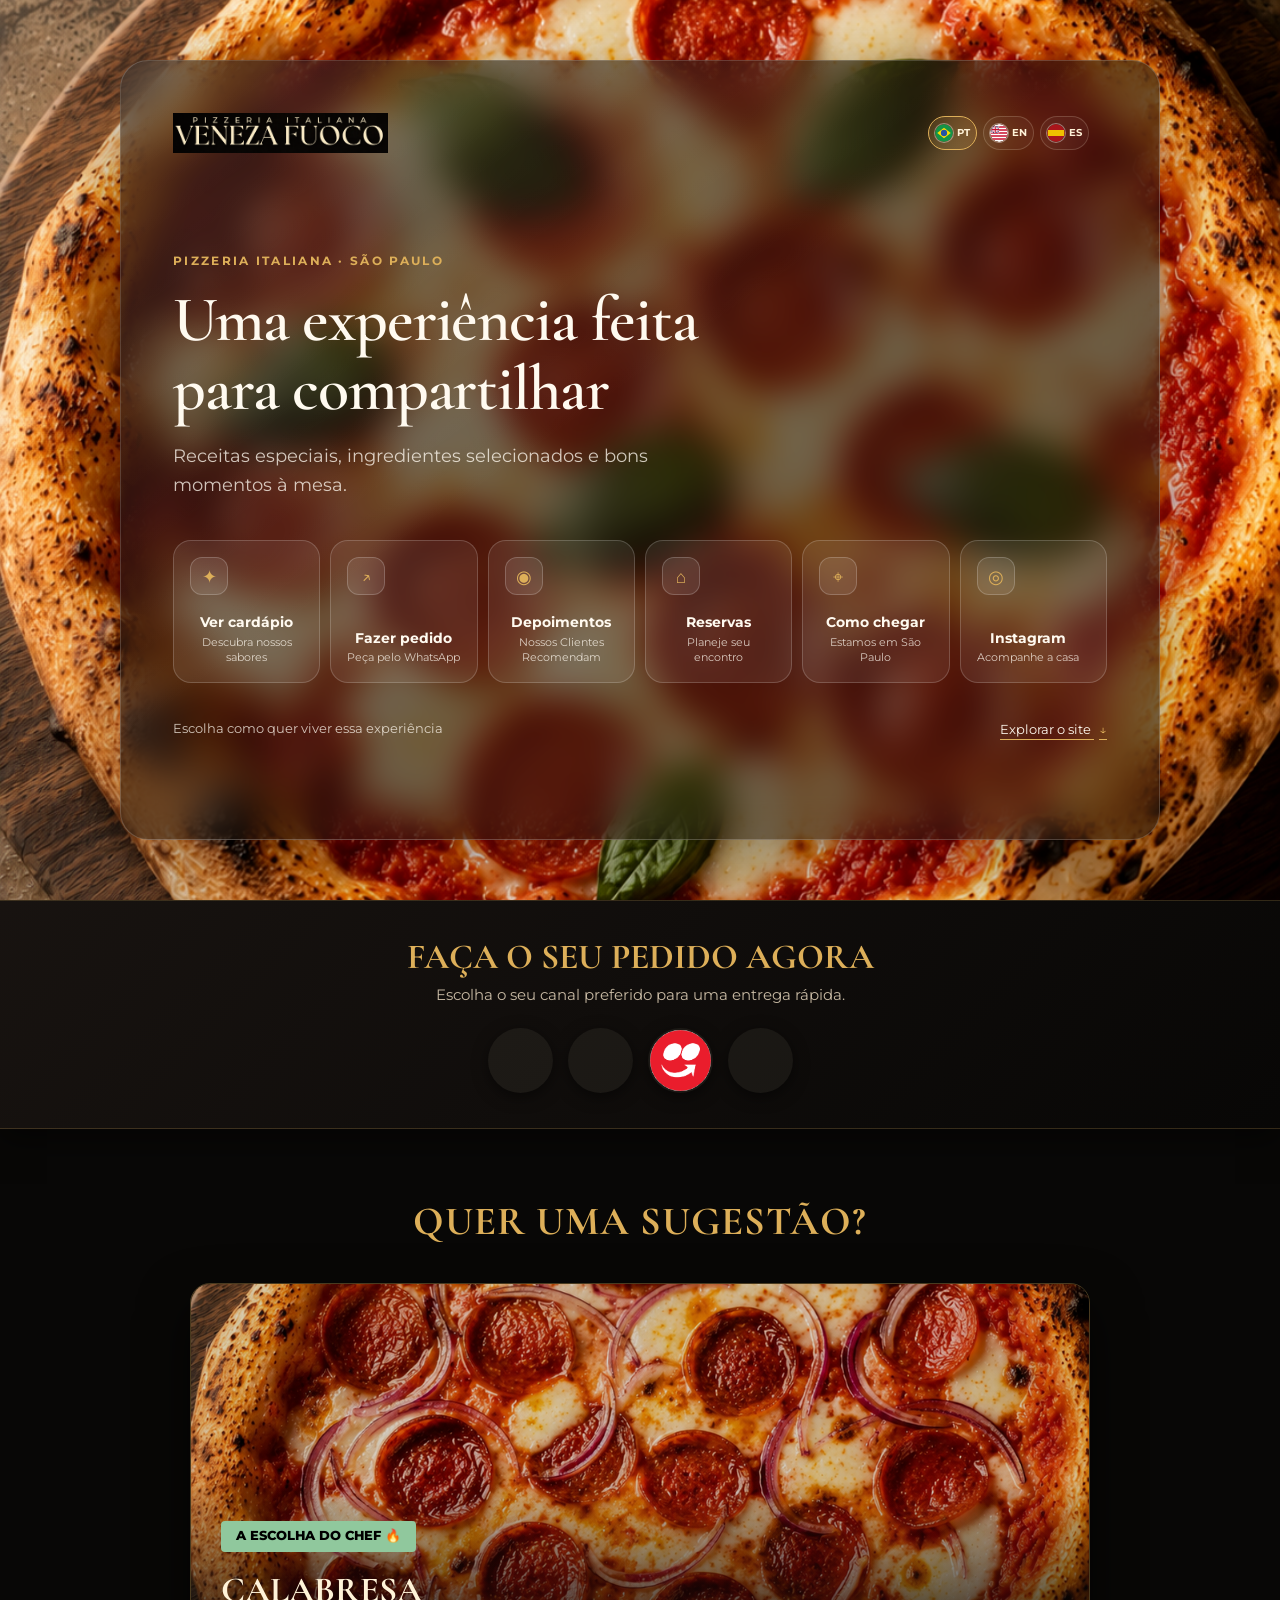
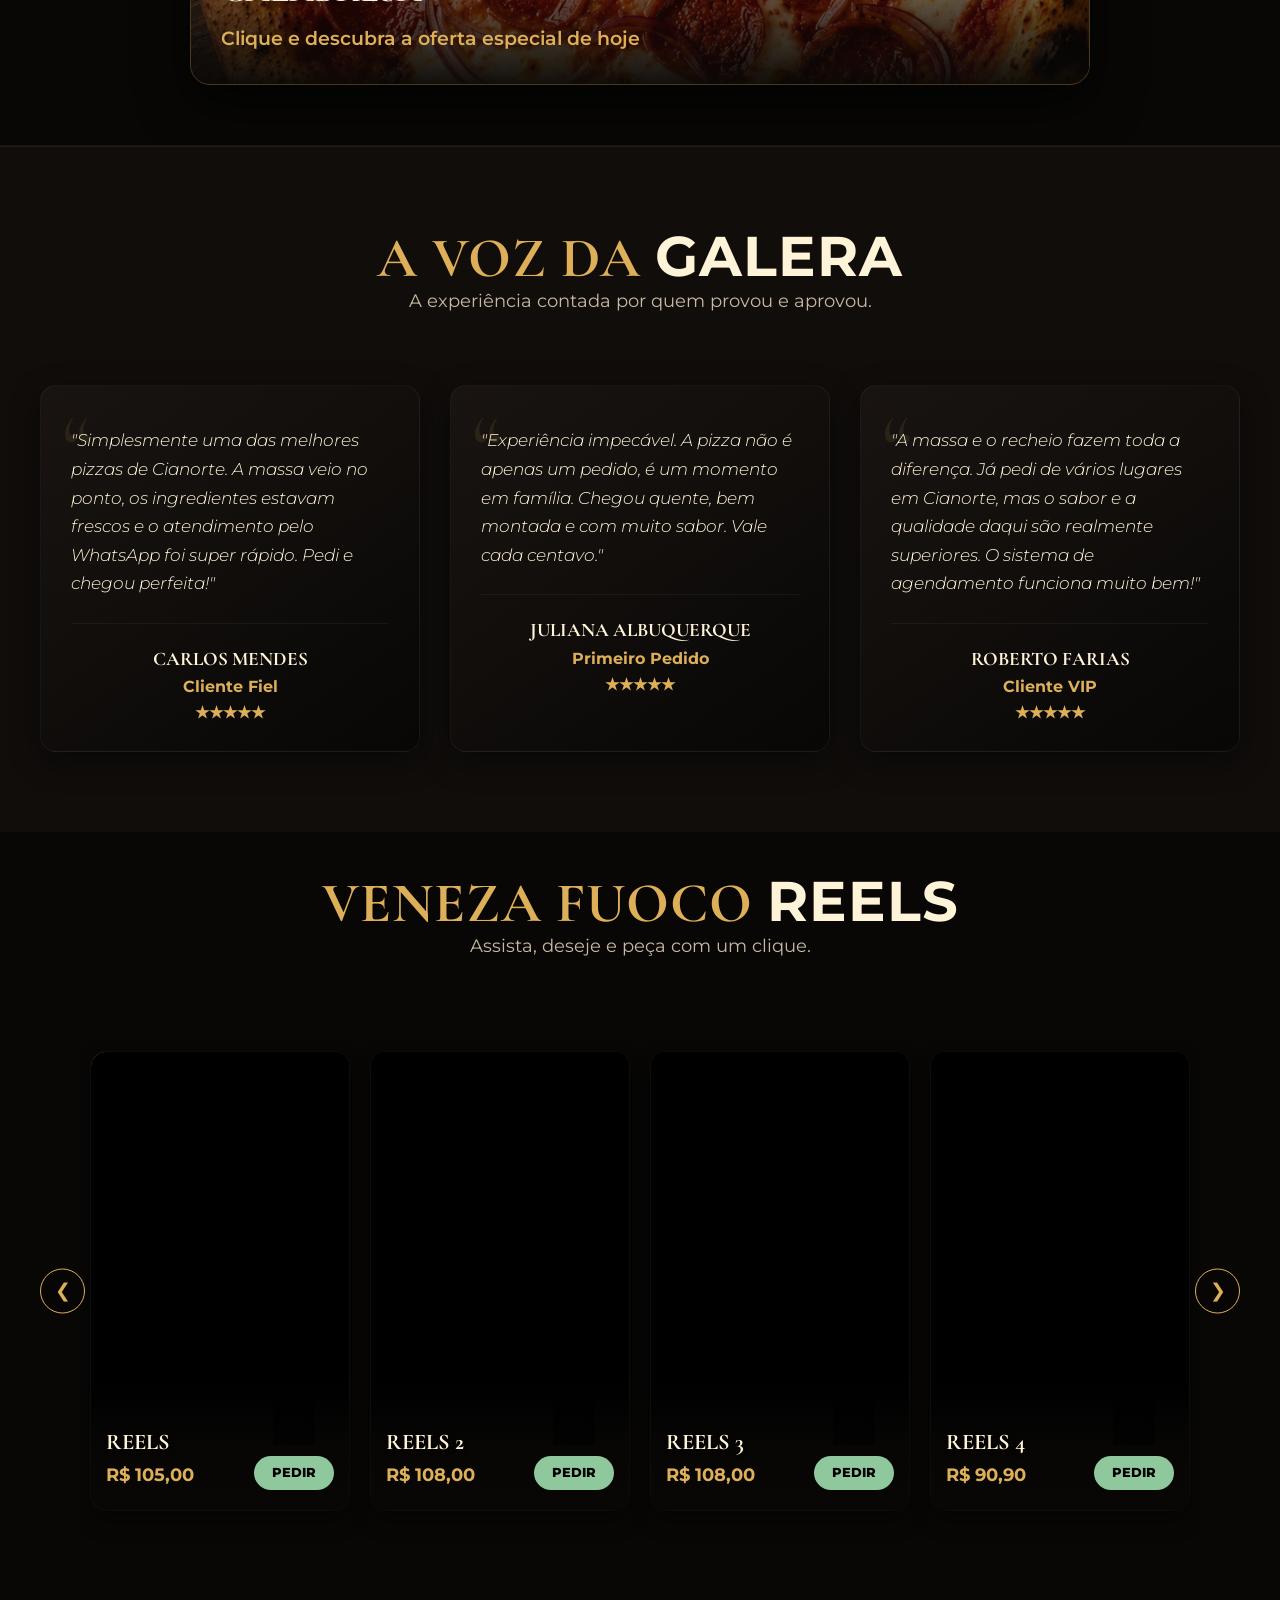
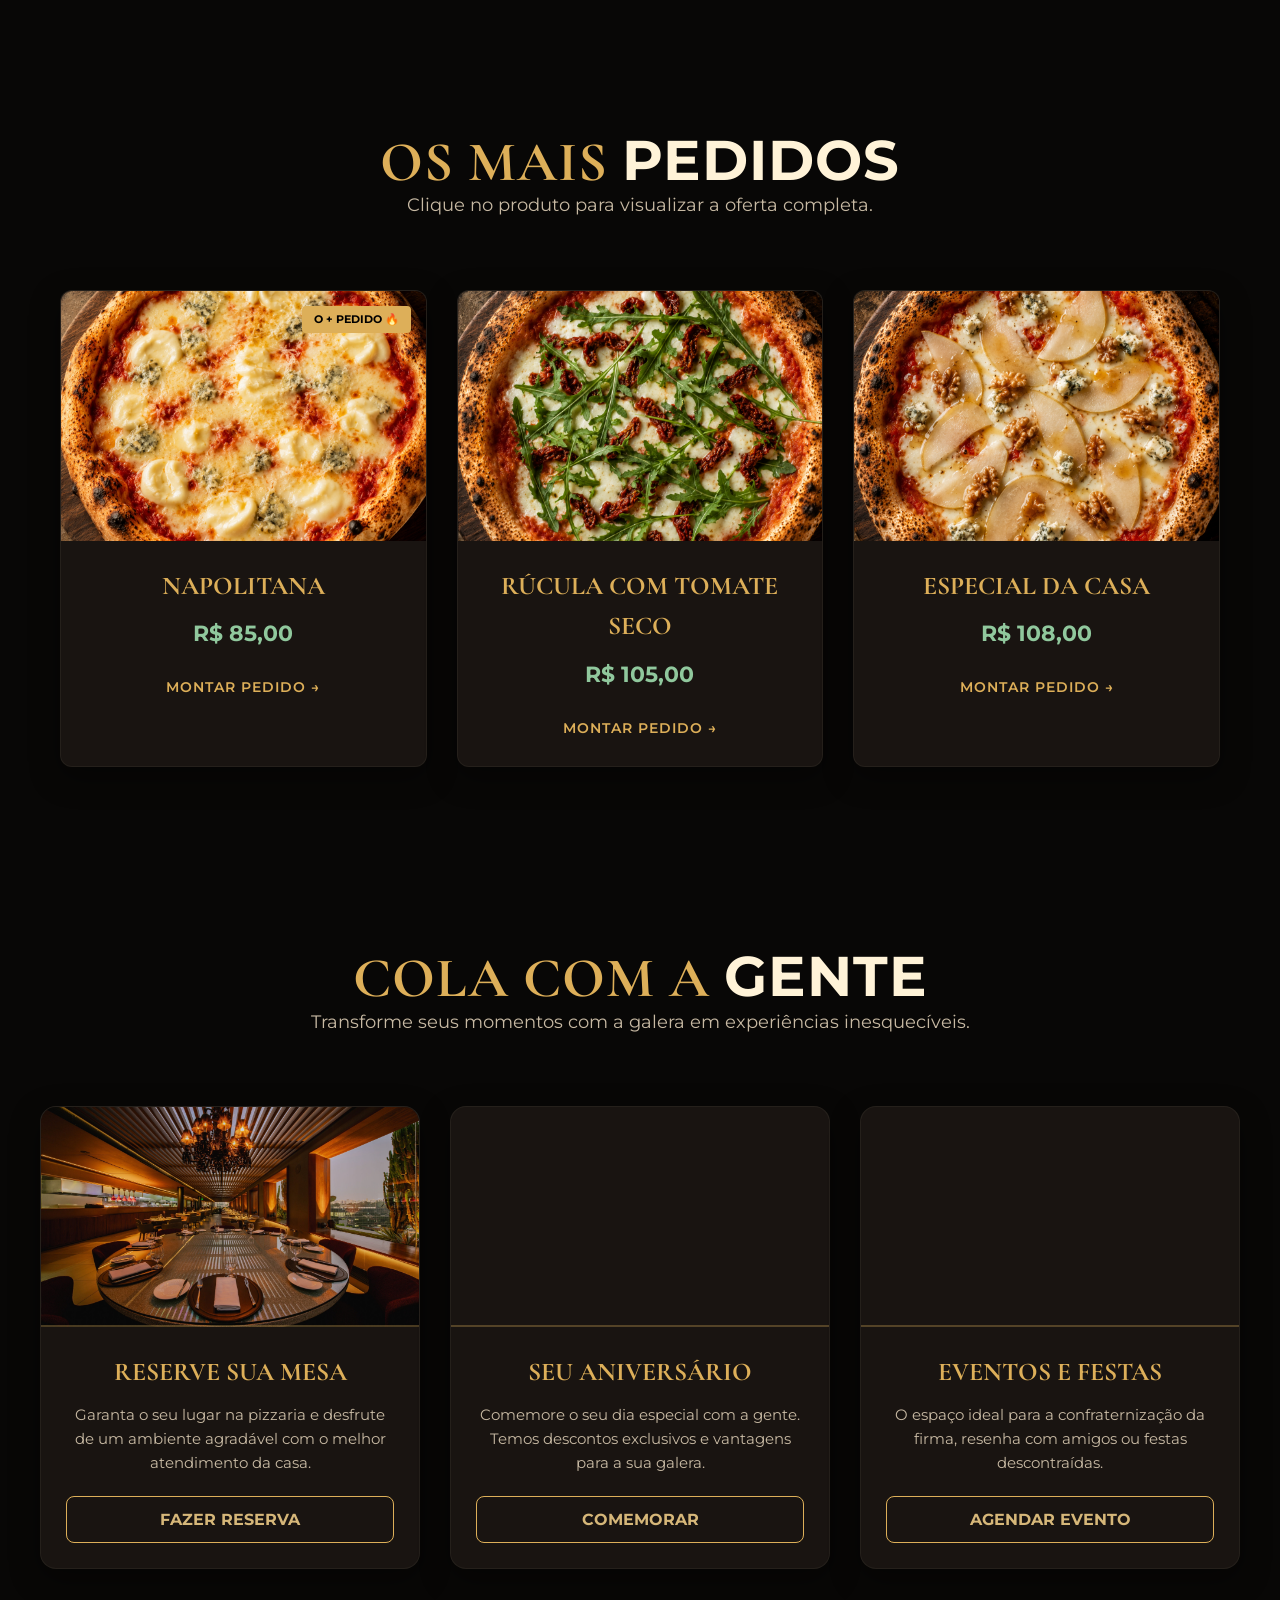
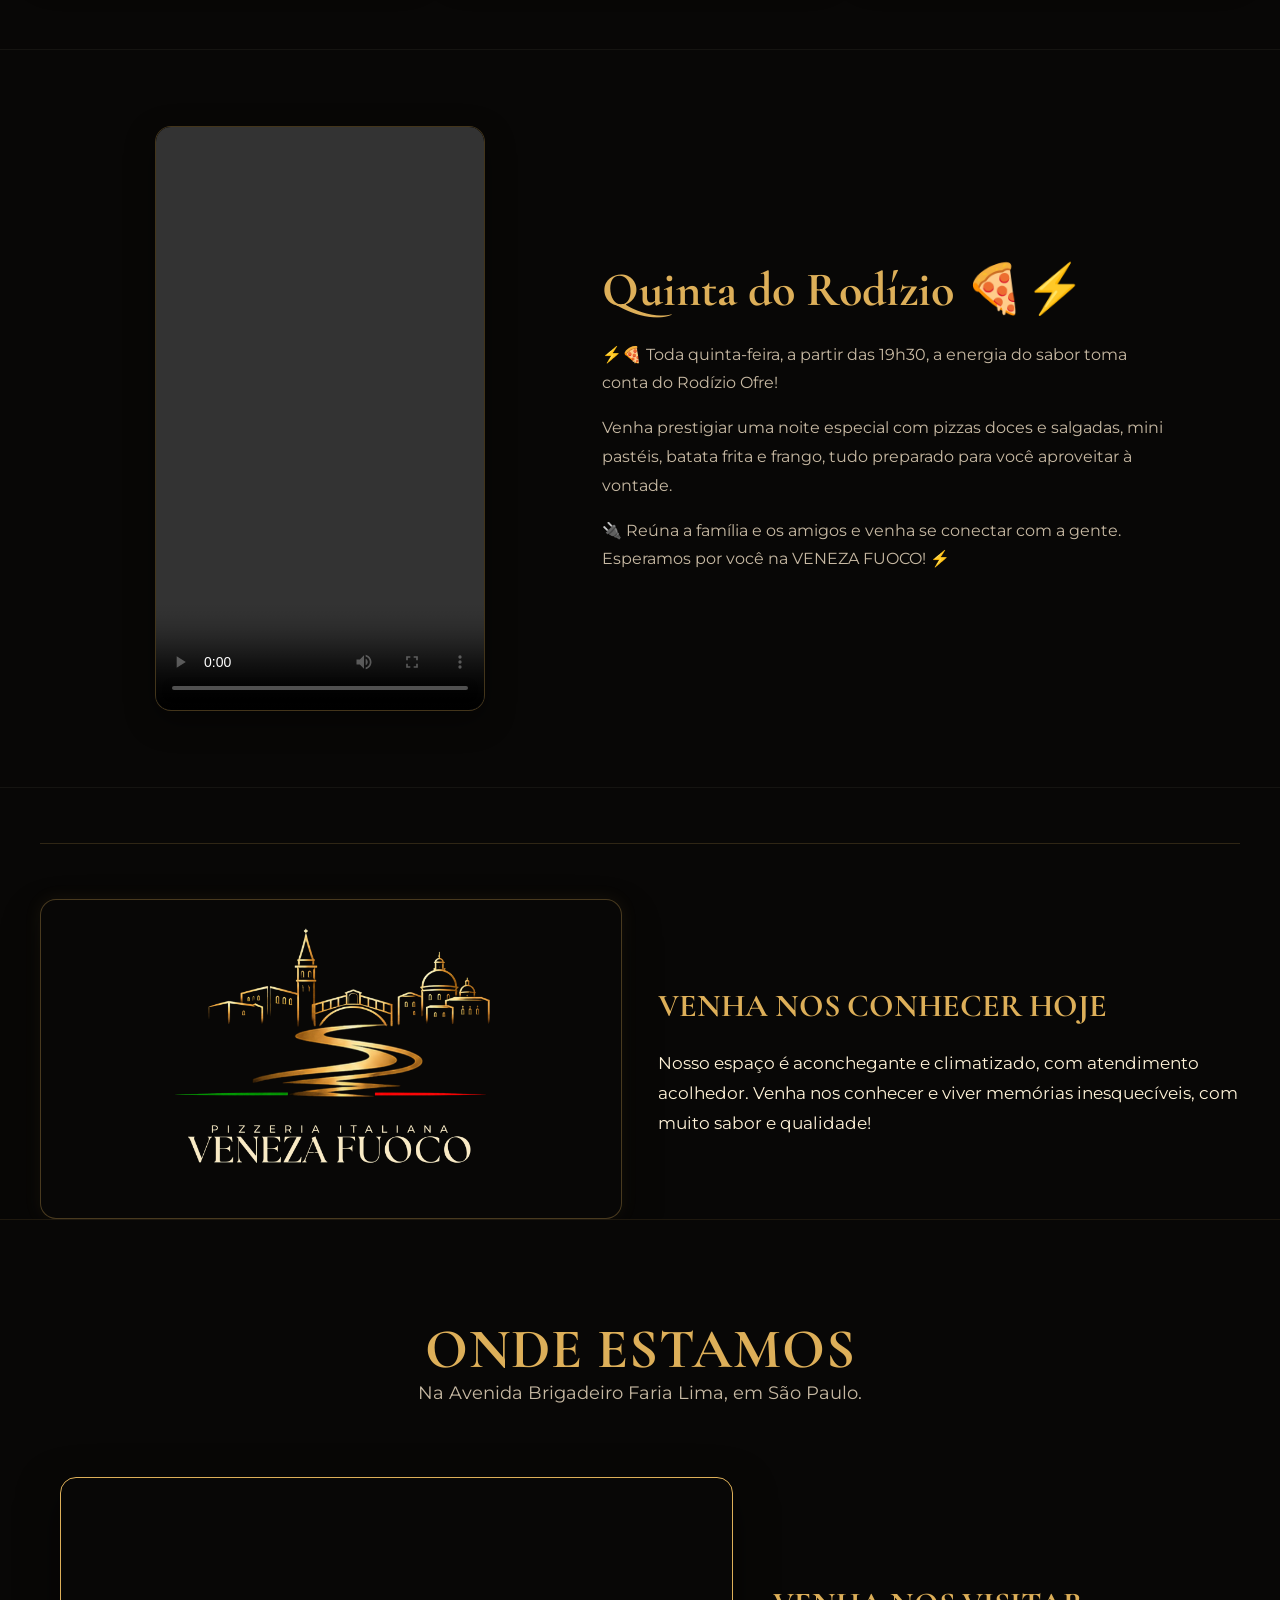
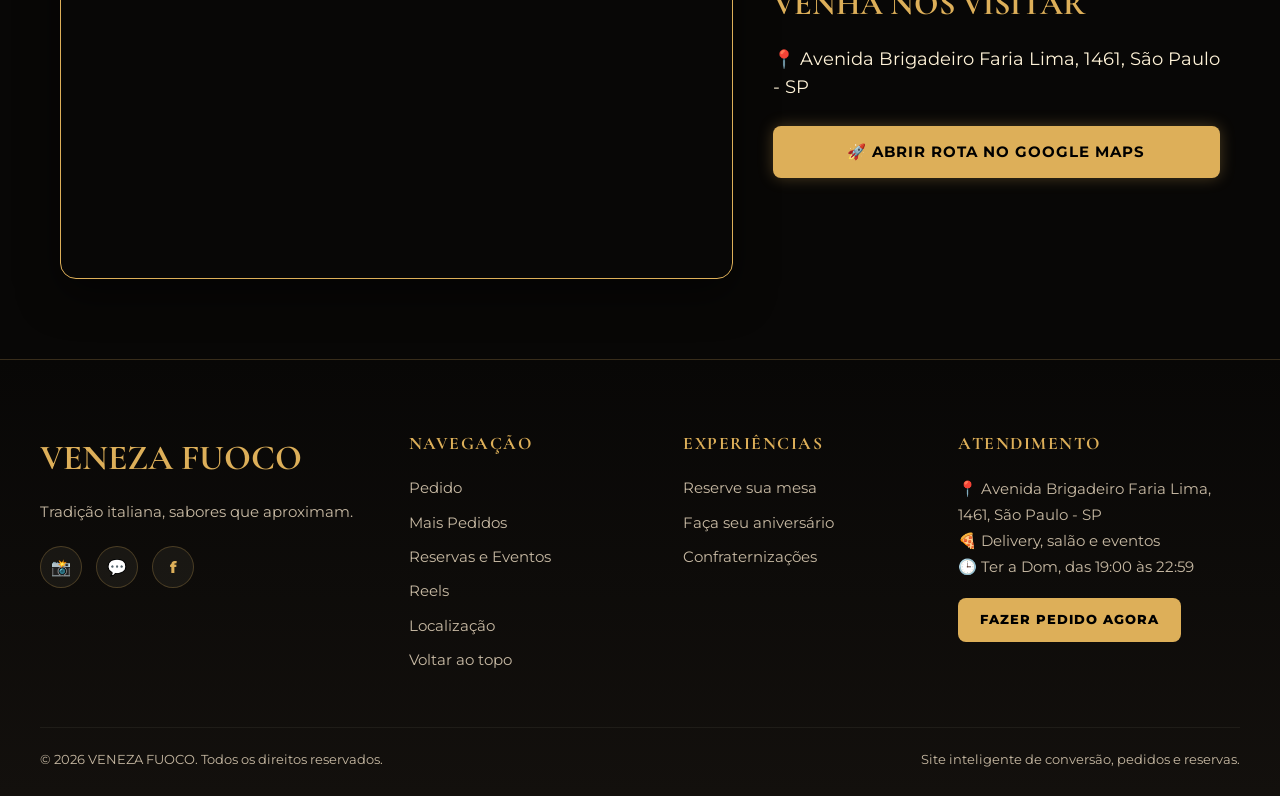
==== commit c78978a4: "Atualiza site, traduções, imagens e vídeo" ====
--- a/index.html
+++ b/index.html
@@ -251,10 +251,10 @@
                 </video>
             </div>
             <div class="rodizio-copy">
-                <h2 id="rodizio-title">Quinta do Rodízio 🍕⚡</h2>
-                <p>⚡🍕 Toda quinta-feira, a partir das 19h30, a energia do sabor toma conta do Rodízio Ofre!</p>
-                <p>Venha prestigiar uma noite especial com pizzas doces e salgadas, mini pastéis, batata frita e frango, tudo preparado para você aproveitar à vontade.</p>
-                <p>🔌 Reúna a família e os amigos e venha se conectar com a gente. Esperamos por você na VENEZA FUOCO! ⚡</p>
+                <h2 id="rodizio-title" data-i18n="rodizioTitle">Quinta do Rodízio 🍕⚡</h2>
+                <p data-i18n="rodizioDescription1">⚡🍕 Toda quinta-feira, a partir das 19h30, a energia do sabor toma conta do Rodízio Ofre!</p>
+                <p data-i18n="rodizioDescription2">Venha prestigiar uma noite especial com pizzas doces e salgadas, mini pastéis, batata frita e frango, tudo preparado para você aproveitar à vontade.</p>
+                <p data-i18n="rodizioDescription3">🔌 Reúna a família e os amigos e venha se conectar com a gente. Esperamos por você na VENEZA FUOCO! ⚡</p>
             </div>
         </div>
     </section>
